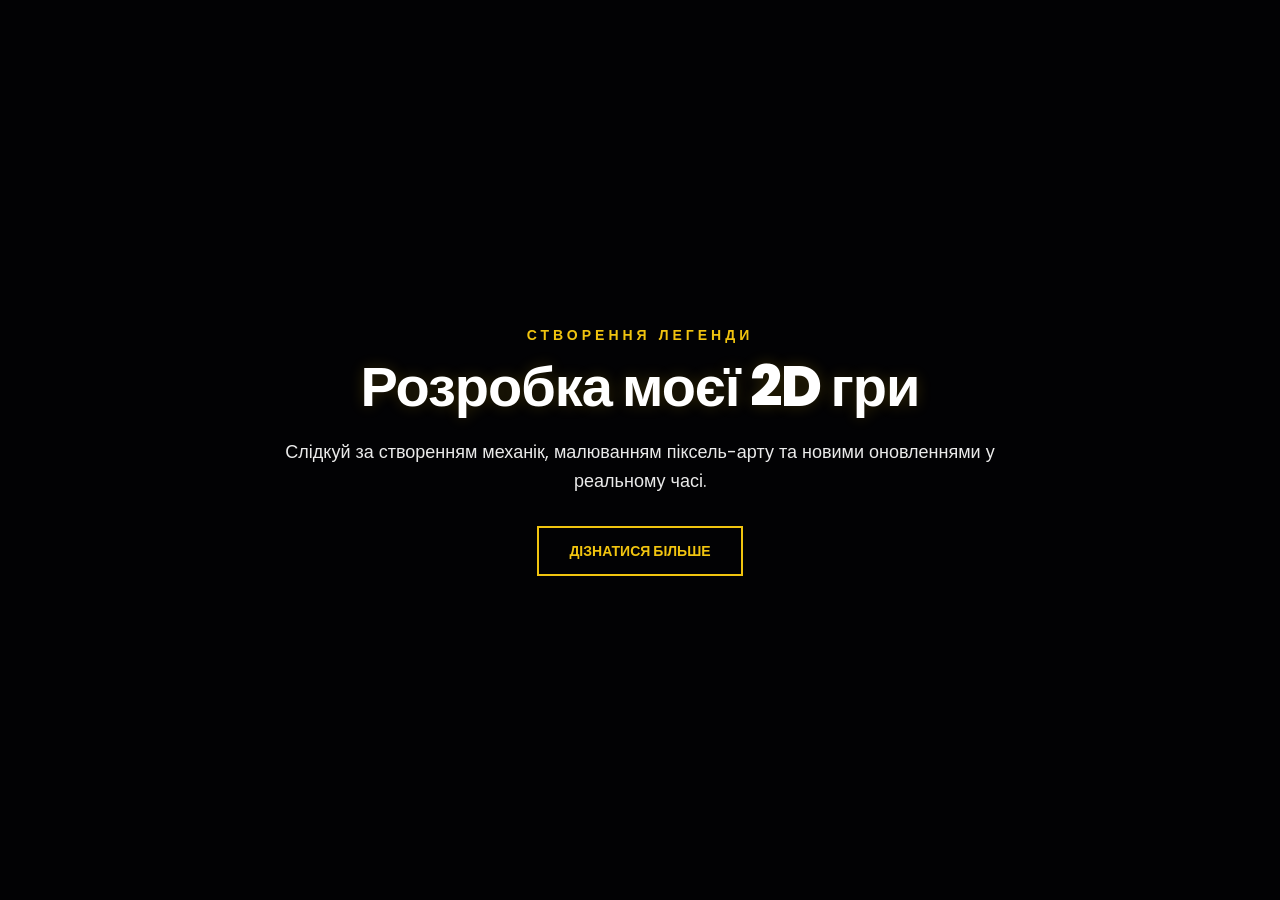
==== index.html @ 8c65fb5f "add all" ====
<!DOCTYPE html>
<html lang="uk">
<head>
    <meta charset="UTF-8">
    <meta name="viewport" content="width=device-width, initial-scale=1.0">
    <title>PixelQuest - Вхід</title>
    <link href="https://fonts.googleapis.com/css2?family=Poppins:wght@400;500;600;700;800&family=Orbitron:wght@400;700;900&display=swap" rel="stylesheet">
    <link rel="stylesheet" href="css/style.css">
</head>
<body style="overflow: hidden;"> 
    
    <section id="hero">
        <div class="hero-overlay"></div>
        <div class="container">
            <div class="hero-content">
                <span class="sub-title">СТВОРЕННЯ ЛЕГЕНДИ</span>
                <h1>Розробка моєї 2D гри</h1>
                <p>Слідкуй за створенням механік, малюванням піксель-арту та новими оновленнями у реальному часі.</p>
                
                <a href="main.html" class="btn">Дізнатися більше</a>
            </div>
        </div>
    </section>

</body>
</html>
---- css/style.css ----
:root {
    --bg-color: #101015;         /* Глибокий темно-сірий, майже чорний */
    --card-bg: #181820;          /* Трохи світліший темний для карток */
    --text-color: #eaeaea;       /* Світло-сірий для основного тексту */
    --accent-color: #f1c40f;     /* Тепле Золото для заголовків та кнопок */
    --accent-dark: #d35400;      /* Темно-помаранчевий */
    --accent-secondary: #2ecc71; /* Глибокий Зелений для позначок */
    --border-color: #2a2a35;     /* Темні, ледь помітні рамки */
    --hero-bg: #08080c;          /* Глибокий чорний під hero-блоком */
    --shadow-sm: 0 4px 6px rgba(0, 0, 0, 0.2);
    --shadow-lg: 0 10px 20px rgba(0, 0, 0, 0.3);
}

* {
    margin: 0;
    padding: 0;
    box-sizing: border-box;
}

/* Додаємо кінематографічну анімацію появи для всієї сторінки */
body {
    font-family: 'Poppins', sans-serif;
    background-color: var(--bg-color);
    color: var(--text-color);
    line-height: 1.6;
    scroll-behavior: smooth;
    animation: fadeIn 0.8s ease-in-out;
}

@keyframes fadeIn {
    from { opacity: 0; }
    to { opacity: 1; }
}

h1, h2, h3, h4, .logo {
    color: #fff;
    font-weight: 700;
}

h1 { 
    font-size: 56px; 
    line-height: 1.1; 
    margin-bottom: 20px; 
    font-weight: 800; 
    letter-spacing: -1px;
}

h2 { 
    font-size: 32px; 
    margin-top: 60px; 
    margin-bottom: 30px; 
    text-transform: uppercase; 
    letter-spacing: 2px;
    color: var(--accent-color);
    text-shadow: 0 0 10px rgba(241, 196, 15, 0.3);
}

h3 { 
    font-size: 22px; 
    margin-bottom: 10px; 
    color: #fff; 
}

.container {
    max-width: 1200px;
    margin: 0 auto;
    padding: 0 20px;
}

/* --- ШАПКА ТА НАВІГАЦІЯ (для main.html) --- */
header {
    background-color: rgba(16, 16, 21, 0.9);
    backdrop-filter: blur(10px);
    padding: 15px 0;
    position: fixed;
    width: 100%;
    top: 0;
    z-index: 1000;
    border-bottom: 1px solid var(--border-color);
    transition: background-color 0.3s;
}

.header-content {
    display: flex;
    justify-content: space-between;
    align-items: center;
}

.logo {
    font-family: 'Orbitron', sans-serif;
    font-size: 24px;
    color: #fff;
    letter-spacing: 1px;
}

nav a {
    color: var(--text-color);
    text-decoration: none;
    margin-left: 30px;
    font-weight: 500;
    font-size: 15px;
    transition: color 0.2s;
}

nav a:hover {
    color: var(--accent-color);
    text-shadow: 0 0 8px rgba(241, 196, 15, 0.5);
}

.menu-toggle {
    display: none;
    background: none;
    border: none;
    color: var(--accent-color);
    font-size: 24px;
    cursor: pointer;
}

/* --- ПОВНОЕКРАННИЙ БЛОК (для index.html) --- */
#hero {
    height: 100vh;
    background-color: var(--hero-bg);
    display: flex;
    justify-content: center;
    align-items: center;
    position: relative;
    overflow: hidden;
    /* Тут вказуєш шлях до своєї картинки-фону */
    background-image: url('assets/hero_bg.jpg'); 
    background-attachment: fixed;
    background-position: center;
    background-repeat: no-repeat;
    background-size: cover;
}

.hero-overlay {
    position: absolute;
    top: 0; left: 0; width: 100%; height: 100%;
    background-color: rgba(0, 0, 0, 0.7);
    z-index: 1;
}

.hero-content {
    text-align: center;
    z-index: 2;
    position: relative;
    max-width: 800px;
    margin: 0 auto;
}

.sub-title {
    font-family: 'Orbitron', sans-serif;
    font-size: 14px;
    color: var(--accent-color);
    letter-spacing: 4px;
    margin-bottom: 10px;
    display: block;
    font-weight: 600;
}

#hero h1 {
    text-shadow: 0 0 15px rgba(241, 196, 15, 0.2);
}

#hero p {
    color: var(--text-color);
    font-size: 18px;
    margin-bottom: 30px;
}

.btn {
    display: inline-block;
    padding: 12px 30px;
    background-color: transparent;
    border: 2px solid var(--accent-color);
    color: var(--accent-color);
    text-decoration: none;
    font-weight: 600;
    text-transform: uppercase;
    font-size: 14px;
    transition: all 0.3s;
}

.btn:hover {
    background-color: var(--accent-color);
    color: #000;
    box-shadow: 0 0 20px rgba(241, 196, 15, 0.4);
}

/* --- СЕКЦІЇ (для main.html) --- */
.section {
    padding: 100px 0;
}

.dark-section {
    background-color: var(--card-bg);
    border-top: 1px solid var(--border-color);
    border-bottom: 1px solid var(--border-color);
}

.section-content {
    display: grid;
    grid-template-columns: 1fr 1fr;
    gap: 40px;
    align-items: center;
}

.card, .post {
    background-color: var(--card-bg);
    padding: 30px;
    border-radius: 8px;
    border: 1px solid var(--border-color);
    margin-bottom: 30px;
    box-shadow: var(--shadow-sm);
    transition: transform 0.2s, box-shadow 0.2s;
}

.card:hover, .post:hover {
    transform: translateY(-5px);
    box-shadow: var(--shadow-lg);
    border-color: rgba(241, 196, 15, 0.2);
}

.story-card p {
    font-size: 18px;
    color: #fff;
    line-height: 1.8;
}

.placeholder-image {
    background-color: var(--card-bg);
    border: 2px dashed var(--border-color);
    height: 350px;
    display: flex;
    justify-content: center;
    align-items: center;
    color: var(--text-color);
}

/* Механіки */
.mechanics-grid {
    display: grid;
    grid-template-columns: repeat(auto-fill, minmax(300px, 1fr));
    gap: 30px;
}

.mechanic-card {
    text-align: center;
    border-bottom: 3px solid var(--accent-color);
}

.icon-placeholder {
    font-size: 40px;
    color: var(--accent-color);
    margin-bottom: 20px;
    text-shadow: 0 0 10px rgba(241, 196, 15, 0.5);
}

/* Галерея */
.gallery-grid {
    display: grid;
    grid-template-columns: repeat(auto-fill, minmax(200px, 1fr));
    gap: 20px;
}

.gallery-item {
    background-color: var(--card-bg);
    border: 1px solid var(--border-color);
    height: 180px;
    display: flex;
    justify-content: center;
    align-items: center;
    color: var(--text-color);
    font-size: 14px;
    transition: transform 0.2s, border-color 0.2s;
}

.gallery-item:hover {
    transform: scale(1.05);
    border-color: var(--accent-color);
    cursor: pointer;
    box-shadow: 0 0 15px rgba(241, 196, 15, 0.2);
}

/* Девлог */
.post-header {
    display: flex;
    justify-content: space-between;
    align-items: baseline;
    margin-bottom: 15px;
    flex-wrap: wrap;
}

.tag {
    font-size: 12px;
    color: #fff;
    background-color: var(--accent-secondary);
    padding: 4px 10px;
    border-radius: 4px;
    font-weight: 600;
}

/* --- ПІДВАЛ --- */
footer {
    background-color: #08080c;
    padding: 40px 0;
    margin-top: 100px;
    border-top: 1px solid var(--border-color);
}

.footer-content {
    display: flex;
    justify-content: space-between;
    align-items: center;
}

.social-links {
    display: flex;
    gap: 15px;
}

.social-icon {
    color: var(--text-color);
    text-decoration: none;
    font-weight: 600;
    font-size: 14px;
}

.social-icon:hover {
    color: var(--accent-color);
}

/* --- ЛАЙТБОКС (Спливаюче вікно для галереї) --- */
.lightbox {
    position: fixed;
    top: 0;
    left: 0;
    width: 100%;
    height: 100%;
    background-color: rgba(8, 8, 12, 0.95);
    backdrop-filter: blur(8px);
    z-index: 2000;
    display: flex;
    justify-content: center;
    align-items: center;
    opacity: 0;
    pointer-events: none;
    transition: opacity 0.3s ease;
}

.lightbox.active {
    opacity: 1;
    pointer-events: all;
}

.lightbox-content {
    text-align: center;
    position: relative;
    transform: scale(0.8);
    transition: transform 0.3s ease;
}

.lightbox.active .lightbox-content {
    transform: scale(1);
}

#lightbox-img {
    max-width: 90vw;
    max-height: 80vh;
    border: 2px solid var(--accent-color);
    box-shadow: 0 0 30px rgba(241, 196, 15, 0.2);
    border-radius: 4px;
    /* Важливо для піксель-арту: зберігає чіткість при збільшенні */
    image-rendering: pixelated; 
}

#lightbox-placeholder {
    width: 300px;
    height: 300px;
    background-color: var(--card-bg);
    border: 2px dashed var(--accent-color);
    display: flex;
    justify-content: center;
    align-items: center;
    margin: 0 auto;
    box-shadow: 0 0 30px rgba(241, 196, 15, 0.2);
    font-size: 20px;
    color: var(--text-color);
}

#lightbox-caption {
    margin-top: 20px;
    color: var(--accent-color);
    font-family: 'Orbitron', sans-serif;
    font-size: 24px;
    letter-spacing: 2px;
}

.close-lightbox {
    position: absolute;
    top: -50px;
    right: 0;
    font-size: 50px;
    color: #fff;
    cursor: pointer;
    transition: color 0.2s;
    line-height: 1;
}

.close-lightbox:hover {
    color: var(--accent-color);
}
/* Обгортка для картинки */
.image-block {
    width: 100%;
    height: 350px; /* Фіксуємо висоту, щоб блок був акуратним */
    border-radius: 8px; /* Заокруглюємо кути, як у інших карток */
    overflow: hidden; /* Обрізаємо все, що виходить за межі кутів */
    border: 1px solid var(--border-color);
    box-shadow: var(--shadow-sm);
}

/* Сама картинка */
.responsive-image {
    width: 100%;
    height: 100%;
    /* object-fit: cover заповнить увесь блок картинкою (може трохи обрізати краї) */
    /* Якщо хочеш, щоб картинка влазила ПОВНІСТЮ без обрізки, заміни 'cover' на 'contain' */
    object-fit: cover; 
    display: block;
    /* Важливо для піксель-арту, якщо картинка маленька і розтягується */
    image-rendering: pixelated; 
}
/* --- МОБІЛЬНА АДАПТАЦІЯ --- */
@media (max-width: 900px) {
    h1 { font-size: 42px; }
    .section-content { grid-template-columns: 1fr; }
}

@media (max-width: 600px) {
    .menu-toggle { display: block; }
    
    nav {
        display: none;
        position: absolute;
        top: 100%;
        left: 0;
        width: 100%;
        background-color: var(--bg-color);
        flex-direction: column;
        text-align: center;
        border-bottom: 2px solid var(--accent-color);
    }

    nav.active { display: flex; }

    nav a {
        margin: 0;
        padding: 20px 0;
        border-top: 1px solid var(--border-color);
    }

    h1 { font-size: 32px; }
    
    .mechanics-grid { grid-template-columns: 1fr; }
    .gallery-grid { grid-template-columns: 1fr; }
    
    .close-lightbox {
        right: 10px;
        top: -40px;
    }
}
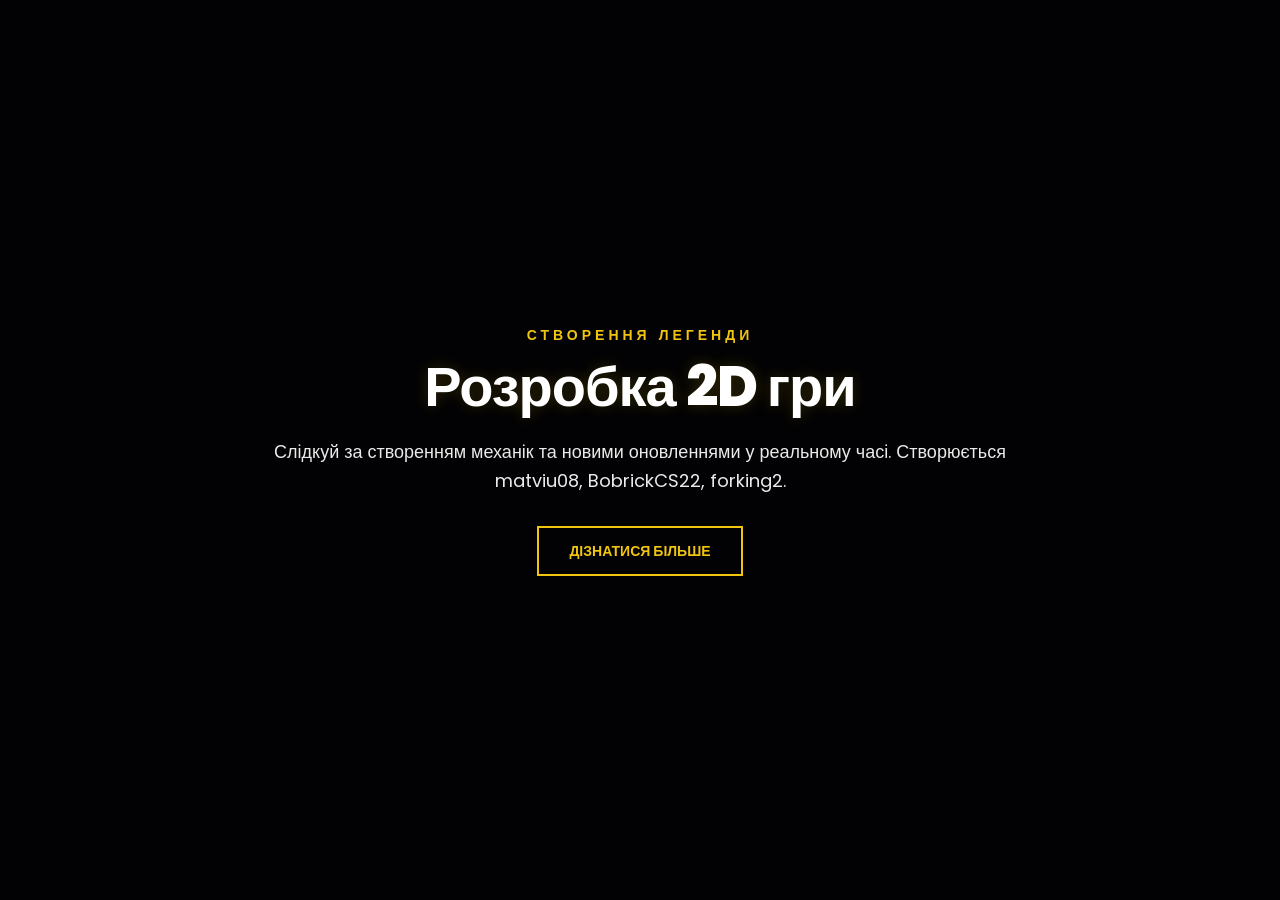
==== commit e757e31c: "update log" ====
--- a/index.html
+++ b/index.html
@@ -14,8 +14,8 @@
         <div class="container">
             <div class="hero-content">
                 <span class="sub-title">СТВОРЕННЯ ЛЕГЕНДИ</span>
-                <h1>Розробка моєї 2D гри</h1>
-                <p>Слідкуй за створенням механік, малюванням піксель-арту та новими оновленнями у реальному часі.</p>
+                <h1>Розробка 2D гри</h1>
+                <p>Слідкуй за створенням механік та новими оновленнями у реальному часі. Створюється matviu08, BobrickCS22, forking2.</p>
                 
                 <a href="main.html" class="btn">Дізнатися більше</a>
             </div>
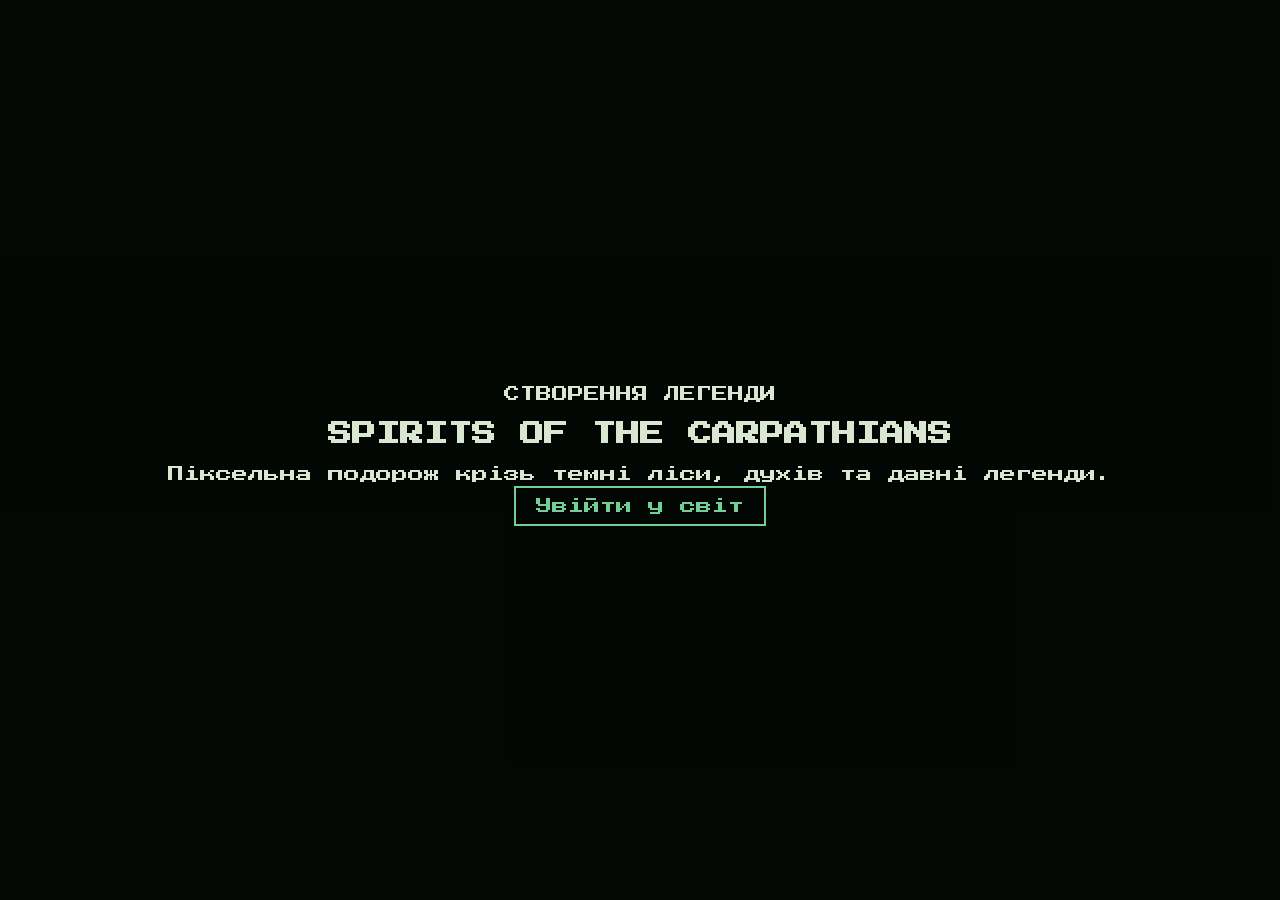
==== commit ef5cefd0: "remake" ====
--- a/index.html
+++ b/index.html
@@ -3,24 +3,29 @@
 <head>
     <meta charset="UTF-8">
     <meta name="viewport" content="width=device-width, initial-scale=1.0">
-    <title>PixelQuest - Вхід</title>
-    <link href="https://fonts.googleapis.com/css2?family=Poppins:wght@400;500;600;700;800&family=Orbitron:wght@400;700;900&display=swap" rel="stylesheet">
+    <title>Spirits Of The Carpathians</title>
+
+    <link href="https://fonts.googleapis.com/css2?family=Press+Start+2P&display=swap" rel="stylesheet">
     <link rel="stylesheet" href="css/style.css">
 </head>
-<body style="overflow: hidden;"> 
-    
-    <section id="hero">
-        <div class="hero-overlay"></div>
-        <div class="container">
-            <div class="hero-content">
-                <span class="sub-title">СТВОРЕННЯ ЛЕГЕНДИ</span>
-                <h1>Розробка 2D гри</h1>
-                <p>Слідкуй за створенням механік та новими оновленнями у реальному часі. Створюється matviu08, BobrickCS22, forking2.</p>
-                
-                <a href="main.html" class="btn">Дізнатися більше</a>
-            </div>
+<body style="overflow: hidden;">
+
+<div id="particles"></div>
+
+<section id="hero">
+    <div class="hero-overlay"></div>
+
+    <div class="container">
+        <div class="hero-content">
+            <span class="sub-title">СТВОРЕННЯ ЛЕГЕНДИ</span>
+            <h1>SPIRITS OF THE CARPATHIANS</h1>
+            <p>Піксельна подорож крізь темні ліси, духів та давні легенди.</p>
+
+            <a href="main.html" class="btn">Увійти у світ</a>
         </div>
-    </section>
+    </div>
+</section>
 
+<script src="js/script.js"></script>
 </body>
 </html>
--- a/css/style.css
+++ b/css/style.css
@@ -1,472 +1,73 @@
 :root {
-    --bg-color: #101015;         /* Глибокий темно-сірий, майже чорний */
-    --card-bg: #181820;          /* Трохи світліший темний для карток */
-    --text-color: #eaeaea;       /* Світло-сірий для основного тексту */
-    --accent-color: #f1c40f;     /* Тепле Золото для заголовків та кнопок */
-    --accent-dark: #d35400;      /* Темно-помаранчевий */
-    --accent-secondary: #2ecc71; /* Глибокий Зелений для позначок */
-    --border-color: #2a2a35;     /* Темні, ледь помітні рамки */
-    --hero-bg: #08080c;          /* Глибокий чорний під hero-блоком */
-    --shadow-sm: 0 4px 6px rgba(0, 0, 0, 0.2);
-    --shadow-lg: 0 10px 20px rgba(0, 0, 0, 0.3);
+    --bg: #0b1a0f;
+    --card: #13261a;
+    --accent: #6fcf97;
+    --text: #d8e6d2;
 }
 
-* {
+body {
     margin: 0;
-    padding: 0;
-    box-sizing: border-box;
+    font-family: 'Press Start 2P', monospace;
+    background: var(--bg);
+    color: var(--text);
 }
 
-/* Додаємо кінематографічну анімацію появи для всієї сторінки */
-body {
-    font-family: 'Poppins', sans-serif;
-    background-color: var(--bg-color);
-    color: var(--text-color);
-    line-height: 1.6;
-    scroll-behavior: smooth;
-    animation: fadeIn 0.8s ease-in-out;
-}
-
-@keyframes fadeIn {
-    from { opacity: 0; }
-    to { opacity: 1; }
-}
-
-h1, h2, h3, h4, .logo {
-    color: #fff;
-    font-weight: 700;
-}
-
-h1 { 
-    font-size: 56px; 
-    line-height: 1.1; 
-    margin-bottom: 20px; 
-    font-weight: 800; 
-    letter-spacing: -1px;
-}
-
-h2 { 
-    font-size: 32px; 
-    margin-top: 60px; 
-    margin-bottom: 30px; 
-    text-transform: uppercase; 
-    letter-spacing: 2px;
-    color: var(--accent-color);
-    text-shadow: 0 0 10px rgba(241, 196, 15, 0.3);
-}
-
-h3 { 
-    font-size: 22px; 
-    margin-bottom: 10px; 
-    color: #fff; 
-}
-
-.container {
-    max-width: 1200px;
-    margin: 0 auto;
-    padding: 0 20px;
-}
-
-/* --- ШАПКА ТА НАВІГАЦІЯ (для main.html) --- */
-header {
-    background-color: rgba(16, 16, 21, 0.9);
-    backdrop-filter: blur(10px);
-    padding: 15px 0;
-    position: fixed;
-    width: 100%;
-    top: 0;
-    z-index: 1000;
-    border-bottom: 1px solid var(--border-color);
-    transition: background-color 0.3s;
-}
-
-.header-content {
-    display: flex;
-    justify-content: space-between;
-    align-items: center;
-}
-
-.logo {
-    font-family: 'Orbitron', sans-serif;
-    font-size: 24px;
-    color: #fff;
-    letter-spacing: 1px;
-}
-
-nav a {
-    color: var(--text-color);
-    text-decoration: none;
-    margin-left: 30px;
-    font-weight: 500;
-    font-size: 15px;
-    transition: color 0.2s;
-}
-
-nav a:hover {
-    color: var(--accent-color);
-    text-shadow: 0 0 8px rgba(241, 196, 15, 0.5);
-}
-
-.menu-toggle {
-    display: none;
-    background: none;
-    border: none;
-    color: var(--accent-color);
-    font-size: 24px;
-    cursor: pointer;
-}
-
-/* --- ПОВНОЕКРАННИЙ БЛОК (для index.html) --- */
+/* HERO */
 #hero {
     height: 100vh;
-    background-color: var(--hero-bg);
     display: flex;
     justify-content: center;
     align-items: center;
-    position: relative;
-    overflow: hidden;
-    /* Тут вказуєш шлях до своєї картинки-фону */
-    background-image: url('assets/hero_bg.jpg'); 
-    background-attachment: fixed;
-    background-position: center;
-    background-repeat: no-repeat;
-    background-size: cover;
+    background: url('../assets/carpathian_forest_pixel.png') center/cover;
 }
 
 .hero-overlay {
     position: absolute;
-    top: 0; left: 0; width: 100%; height: 100%;
-    background-color: rgba(0, 0, 0, 0.7);
-    z-index: 1;
+    width: 100%;
+    height: 100%;
+    background: rgba(0,0,0,0.7);
 }
 
 .hero-content {
+    position: relative;
     text-align: center;
-    z-index: 2;
-    position: relative;
-    max-width: 800px;
-    margin: 0 auto;
-}
-
-.sub-title {
-    font-family: 'Orbitron', sans-serif;
-    font-size: 14px;
-    color: var(--accent-color);
-    letter-spacing: 4px;
-    margin-bottom: 10px;
-    display: block;
-    font-weight: 600;
-}
-
-#hero h1 {
-    text-shadow: 0 0 15px rgba(241, 196, 15, 0.2);
-}
-
-#hero p {
-    color: var(--text-color);
-    font-size: 18px;
-    margin-bottom: 30px;
 }
 
 .btn {
-    display: inline-block;
-    padding: 12px 30px;
-    background-color: transparent;
-    border: 2px solid var(--accent-color);
-    color: var(--accent-color);
+    border: 2px solid var(--accent);
+    padding: 10px 20px;
+    color: var(--accent);
     text-decoration: none;
-    font-weight: 600;
-    text-transform: uppercase;
-    font-size: 14px;
-    transition: all 0.3s;
 }
 
-.btn:hover {
-    background-color: var(--accent-color);
-    color: #000;
-    box-shadow: 0 0 20px rgba(241, 196, 15, 0.4);
+.section {
+    padding: 80px 20px;
 }
 
-/* --- СЕКЦІЇ (для main.html) --- */
-.section {
-    padding: 100px 0;
+.card {
+    background: var(--card);
+    padding: 20px;
+    margin: 10px 0;
 }
 
-.dark-section {
-    background-color: var(--card-bg);
-    border-top: 1px solid var(--border-color);
-    border-bottom: 1px solid var(--border-color);
+/* PARTICLES */
+#particles {
+    position: fixed;
+    width: 100%;
+    height: 100%;
 }
 
-.section-content {
-    display: grid;
-    grid-template-columns: 1fr 1fr;
-    gap: 40px;
-    align-items: center;
+.particle {
+    position: absolute;
+    width: 4px;
+    height: 4px;
+    background: #8affc1;
+    border-radius: 50%;
+    animation: float 6s infinite;
 }
 
-.card, .post {
-    background-color: var(--card-bg);
-    padding: 30px;
-    border-radius: 8px;
-    border: 1px solid var(--border-color);
-    margin-bottom: 30px;
-    box-shadow: var(--shadow-sm);
-    transition: transform 0.2s, box-shadow 0.2s;
-}
-
-.card:hover, .post:hover {
-    transform: translateY(-5px);
-    box-shadow: var(--shadow-lg);
-    border-color: rgba(241, 196, 15, 0.2);
-}
-
-.story-card p {
-    font-size: 18px;
-    color: #fff;
-    line-height: 1.8;
-}
-
-.placeholder-image {
-    background-color: var(--card-bg);
-    border: 2px dashed var(--border-color);
-    height: 350px;
-    display: flex;
-    justify-content: center;
-    align-items: center;
-    color: var(--text-color);
-}
-
-/* Механіки */
-.mechanics-grid {
-    display: grid;
-    grid-template-columns: repeat(auto-fill, minmax(300px, 1fr));
-    gap: 30px;
-}
-
-.mechanic-card {
-    text-align: center;
-    border-bottom: 3px solid var(--accent-color);
-}
-
-.icon-placeholder {
-    font-size: 40px;
-    color: var(--accent-color);
-    margin-bottom: 20px;
-    text-shadow: 0 0 10px rgba(241, 196, 15, 0.5);
-}
-
-/* Галерея */
-.gallery-grid {
-    display: grid;
-    grid-template-columns: repeat(auto-fill, minmax(200px, 1fr));
-    gap: 20px;
-}
-
-.gallery-item {
-    background-color: var(--card-bg);
-    border: 1px solid var(--border-color);
-    height: 180px;
-    display: flex;
-    justify-content: center;
-    align-items: center;
-    color: var(--text-color);
-    font-size: 14px;
-    transition: transform 0.2s, border-color 0.2s;
-}
-
-.gallery-item:hover {
-    transform: scale(1.05);
-    border-color: var(--accent-color);
-    cursor: pointer;
-    box-shadow: 0 0 15px rgba(241, 196, 15, 0.2);
-}
-
-/* Девлог */
-.post-header {
-    display: flex;
-    justify-content: space-between;
-    align-items: baseline;
-    margin-bottom: 15px;
-    flex-wrap: wrap;
-}
-
-.tag {
-    font-size: 12px;
-    color: #fff;
-    background-color: var(--accent-secondary);
-    padding: 4px 10px;
-    border-radius: 4px;
-    font-weight: 600;
-}
-
-/* --- ПІДВАЛ --- */
-footer {
-    background-color: #08080c;
-    padding: 40px 0;
-    margin-top: 100px;
-    border-top: 1px solid var(--border-color);
-}
-
-.footer-content {
-    display: flex;
-    justify-content: space-between;
-    align-items: center;
-}
-
-.social-links {
-    display: flex;
-    gap: 15px;
-}
-
-.social-icon {
-    color: var(--text-color);
-    text-decoration: none;
-    font-weight: 600;
-    font-size: 14px;
-}
-
-.social-icon:hover {
-    color: var(--accent-color);
-}
-
-/* --- ЛАЙТБОКС (Спливаюче вікно для галереї) --- */
-.lightbox {
-    position: fixed;
-    top: 0;
-    left: 0;
-    width: 100%;
-    height: 100%;
-    background-color: rgba(8, 8, 12, 0.95);
-    backdrop-filter: blur(8px);
-    z-index: 2000;
-    display: flex;
-    justify-content: center;
-    align-items: center;
-    opacity: 0;
-    pointer-events: none;
-    transition: opacity 0.3s ease;
-}
-
-.lightbox.active {
-    opacity: 1;
-    pointer-events: all;
-}
-
-.lightbox-content {
-    text-align: center;
-    position: relative;
-    transform: scale(0.8);
-    transition: transform 0.3s ease;
-}
-
-.lightbox.active .lightbox-content {
-    transform: scale(1);
-}
-
-#lightbox-img {
-    max-width: 90vw;
-    max-height: 80vh;
-    border: 2px solid var(--accent-color);
-    box-shadow: 0 0 30px rgba(241, 196, 15, 0.2);
-    border-radius: 4px;
-    /* Важливо для піксель-арту: зберігає чіткість при збільшенні */
-    image-rendering: pixelated; 
-}
-
-#lightbox-placeholder {
-    width: 300px;
-    height: 300px;
-    background-color: var(--card-bg);
-    border: 2px dashed var(--accent-color);
-    display: flex;
-    justify-content: center;
-    align-items: center;
-    margin: 0 auto;
-    box-shadow: 0 0 30px rgba(241, 196, 15, 0.2);
-    font-size: 20px;
-    color: var(--text-color);
-}
-
-#lightbox-caption {
-    margin-top: 20px;
-    color: var(--accent-color);
-    font-family: 'Orbitron', sans-serif;
-    font-size: 24px;
-    letter-spacing: 2px;
-}
-
-.close-lightbox {
-    position: absolute;
-    top: -50px;
-    right: 0;
-    font-size: 50px;
-    color: #fff;
-    cursor: pointer;
-    transition: color 0.2s;
-    line-height: 1;
-}
-
-.close-lightbox:hover {
-    color: var(--accent-color);
-}
-/* Обгортка для картинки */
-.image-block {
-    width: 100%;
-    height: 350px; /* Фіксуємо висоту, щоб блок був акуратним */
-    border-radius: 8px; /* Заокруглюємо кути, як у інших карток */
-    overflow: hidden; /* Обрізаємо все, що виходить за межі кутів */
-    border: 1px solid var(--border-color);
-    box-shadow: var(--shadow-sm);
-}
-
-/* Сама картинка */
-.responsive-image {
-    width: 100%;
-    height: 100%;
-    /* object-fit: cover заповнить увесь блок картинкою (може трохи обрізати краї) */
-    /* Якщо хочеш, щоб картинка влазила ПОВНІСТЮ без обрізки, заміни 'cover' на 'contain' */
-    object-fit: cover; 
-    display: block;
-    /* Важливо для піксель-арту, якщо картинка маленька і розтягується */
-    image-rendering: pixelated; 
-}
-/* --- МОБІЛЬНА АДАПТАЦІЯ --- */
-@media (max-width: 900px) {
-    h1 { font-size: 42px; }
-    .section-content { grid-template-columns: 1fr; }
-}
-
-@media (max-width: 600px) {
-    .menu-toggle { display: block; }
-    
-    nav {
-        display: none;
-        position: absolute;
-        top: 100%;
-        left: 0;
-        width: 100%;
-        background-color: var(--bg-color);
-        flex-direction: column;
-        text-align: center;
-        border-bottom: 2px solid var(--accent-color);
-    }
-
-    nav.active { display: flex; }
-
-    nav a {
-        margin: 0;
-        padding: 20px 0;
-        border-top: 1px solid var(--border-color);
-    }
-
-    h1 { font-size: 32px; }
-    
-    .mechanics-grid { grid-template-columns: 1fr; }
-    .gallery-grid { grid-template-columns: 1fr; }
-    
-    .close-lightbox {
-        right: 10px;
-        top: -40px;
-    }
+@keyframes float {
+    0% { opacity:0; transform:translateY(0); }
+    50% { opacity:1; }
+    100% { transform:translateY(-100px); opacity:0; }
 }
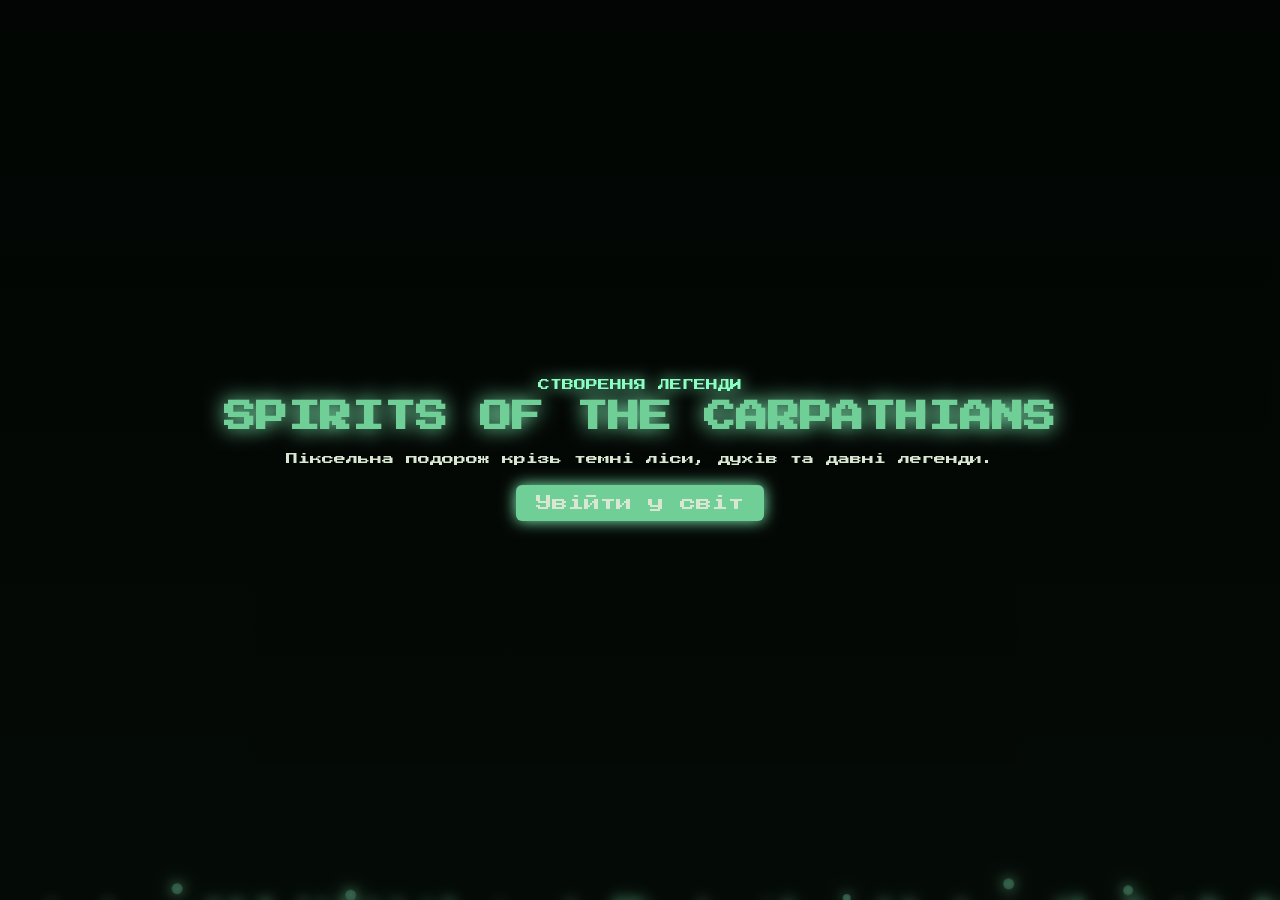
==== commit 336bcebe: "absolute cinema" ====
--- a/index.html
+++ b/index.html
@@ -4,13 +4,13 @@
     <meta charset="UTF-8">
     <meta name="viewport" content="width=device-width, initial-scale=1.0">
     <title>Spirits Of The Carpathians</title>
-
     <link href="https://fonts.googleapis.com/css2?family=Press+Start+2P&display=swap" rel="stylesheet">
     <link rel="stylesheet" href="css/style.css">
 </head>
-<body style="overflow: hidden;">
+<body>
 
 <div id="particles"></div>
+<div id="leaves"></div>
 
 <section id="hero">
     <div class="hero-overlay"></div>
--- a/css/style.css
+++ b/css/style.css
@@ -1,73 +1,91 @@
 :root {
-    --bg: #0b1a0f;
-    --card: #13261a;
+    --bg: #08140d;
     --accent: #6fcf97;
+    --accent-glow: #8affc1;
     --text: #d8e6d2;
 }
 
+* { margin:0; padding:0; box-sizing:border-box; }
+
 body {
-    margin: 0;
     font-family: 'Press Start 2P', monospace;
-    background: var(--bg);
+    background: linear-gradient(#050d07, #0b1a0f);
     color: var(--text);
+    overflow: hidden;
+    height: 100vh;
 }
 
-/* HERO */
+/* PARTICLES */
+#particles, #leaves {
+    position: fixed;
+    width: 100%;
+    height: 100%;
+    pointer-events: none;
+    top:0; left:0;
+    z-index:0;
+}
+.particle, .leaf {
+    position:absolute;
+    border-radius:50%;
+    box-shadow:0 0 10px var(--accent-glow);
+}
+
+/* HERO SECTION */
 #hero {
+    position: relative;
+    width: 100%;
     height: 100vh;
-    display: flex;
-    justify-content: center;
-    align-items: center;
-    background: url('../assets/carpathian_forest_pixel.png') center/cover;
+    display:flex;
+    justify-content:center;
+    align-items:center;
+    z-index:1;
 }
 
 .hero-overlay {
-    position: absolute;
-    width: 100%;
-    height: 100%;
-    background: rgba(0,0,0,0.7);
+    position:absolute;
+    top:0; left:0; width:100%; height:100%;
+    background: rgba(0,0,0,0.6);
+    z-index:0;
 }
 
 .hero-content {
     position: relative;
     text-align: center;
+    z-index:1;
+}
+
+.hero-content h1 {
+    font-size:32px;
+    color: var(--accent);
+    text-shadow:0 0 20px var(--accent-glow);
+    margin-bottom:20px;
+}
+
+.hero-content .sub-title {
+    font-size:12px;
+    color: var(--accent-glow);
+    text-shadow:0 0 15px var(--accent-glow);
+    display:block;
+    margin-bottom:10px;
+}
+
+.hero-content p {
+    font-size:12px;
+    margin-bottom:20px;
 }
 
 .btn {
-    border: 2px solid var(--accent);
-    padding: 10px 20px;
-    color: var(--accent);
-    text-decoration: none;
+    display:inline-block;
+    padding:10px 20px;
+    color: var(--text);
+    background: var(--accent);
+    text-decoration:none;
+    border-radius:6px;
+    box-shadow:0 0 15px var(--accent-glow);
+    transition:0.3s;
 }
 
-.section {
-    padding: 80px 20px;
-}
-
-.card {
-    background: var(--card);
-    padding: 20px;
-    margin: 10px 0;
-}
-
-/* PARTICLES */
-#particles {
-    position: fixed;
-    width: 100%;
-    height: 100%;
-}
-
-.particle {
-    position: absolute;
-    width: 4px;
-    height: 4px;
-    background: #8affc1;
-    border-radius: 50%;
-    animation: float 6s infinite;
-}
-
-@keyframes float {
-    0% { opacity:0; transform:translateY(0); }
-    50% { opacity:1; }
-    100% { transform:translateY(-100px); opacity:0; }
+.btn:hover {
+    box-shadow:0 0 30px var(--accent-glow);
+    transform: scale(1.05);
 }
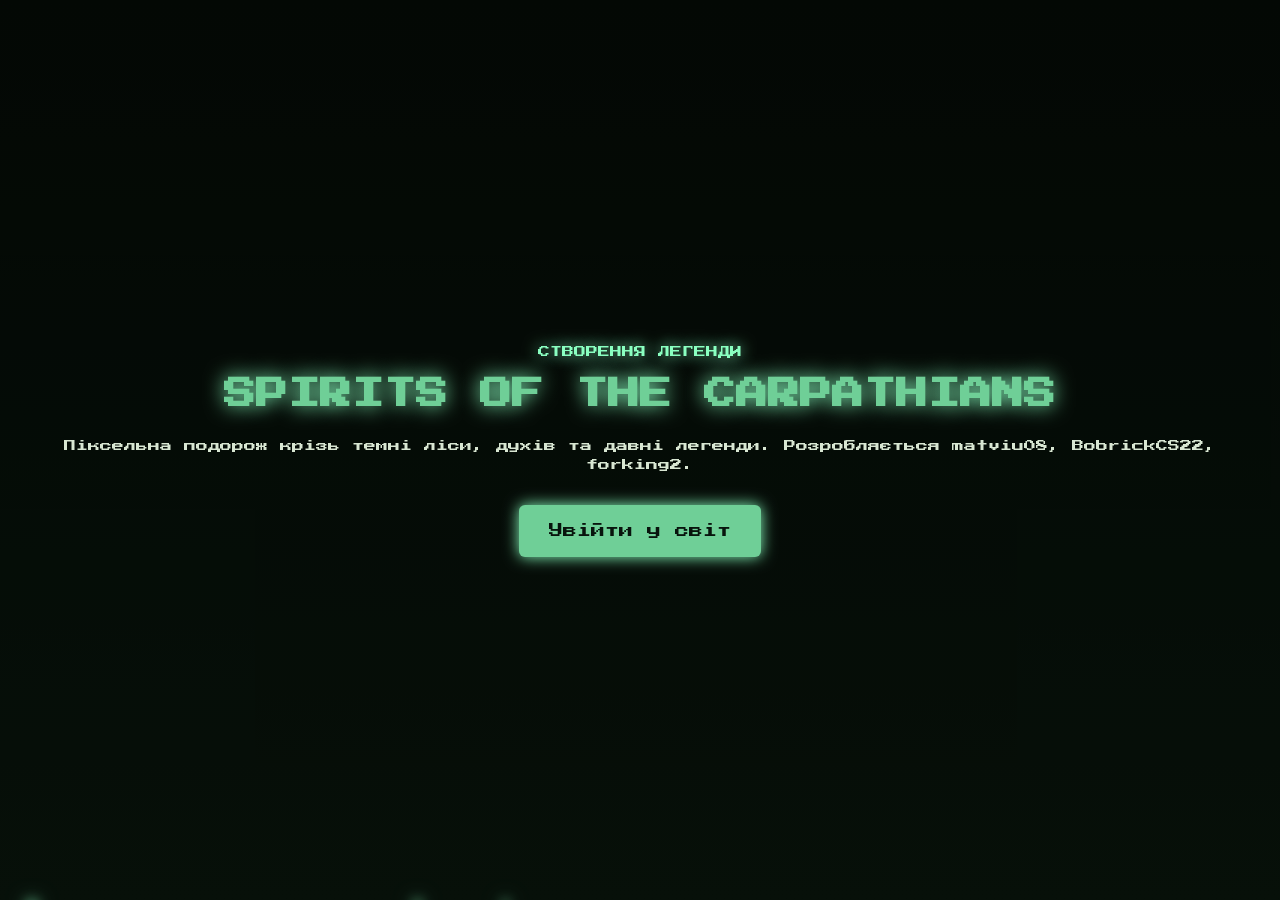
==== commit ae604d26: "fix all bags" ====
--- a/index.html
+++ b/index.html
@@ -3,29 +3,27 @@
 <head>
     <meta charset="UTF-8">
     <meta name="viewport" content="width=device-width, initial-scale=1.0">
-    <title>Spirits Of The Carpathians</title>
+    <title>Spirits Of The Carpathians - Вхід</title>
     <link href="https://fonts.googleapis.com/css2?family=Press+Start+2P&display=swap" rel="stylesheet">
     <link rel="stylesheet" href="css/style.css">
 </head>
-<body>
+<body style="overflow: hidden;">
 
-<div id="particles"></div>
-<div id="leaves"></div>
+    <div id="particles"></div>
+    <div id="leaves"></div>
 
-<section id="hero">
-    <div class="hero-overlay"></div>
+    <section id="hero">
+        <div class="hero-overlay"></div>
+        <div class="container">
+            <div class="hero-content">
+                <span class="sub-title">СТВОРЕННЯ ЛЕГЕНДИ</span>
+                <h1>SPIRITS OF THE CARPATHIANS</h1>
+                <p>Піксельна подорож крізь темні ліси, духів та давні легенди. Розробляється matviu08, BobrickCS22, forking2.</p>
+                <a href="main.html" class="btn">Увійти у світ</a>
+            </div>
+        </div>
+    </section>
 
-    <div class="container">
-        <div class="hero-content">
-            <span class="sub-title">СТВОРЕННЯ ЛЕГЕНДИ</span>
-            <h1>SPIRITS OF THE CARPATHIANS</h1>
-            <p>Піксельна подорож крізь темні ліси, духів та давні легенди.</p>
-
-            <a href="main.html" class="btn">Увійти у світ</a>
-        </div>
-    </div>
-</section>
-
-<script src="js/script.js"></script>
+    <script src="js/script.js"></script>
 </body>
 </html>
--- a/css/style.css
+++ b/css/style.css
@@ -1,8 +1,11 @@
 :root {
     --bg: #08140d;
+    --bg2: #0f2217;
+    --card: #13261a;
     --accent: #6fcf97;
     --accent-glow: #8affc1;
     --text: #d8e6d2;
+    --border: #1f3a2a;
 }
 
 * { margin:0; padding:0; box-sizing:border-box; }
@@ -11,26 +14,30 @@
     font-family: 'Press Start 2P', monospace;
     background: linear-gradient(#050d07, #0b1a0f);
     color: var(--text);
-    overflow: hidden;
-    height: 100vh;
-}
-
-/* PARTICLES */
+    line-height: 1.6;
+    overflow-x: hidden;
+    scroll-behavior: smooth;
+}
+
+/* PARTICLES (Світлячки) */
 #particles, #leaves {
     position: fixed;
-    width: 100%;
-    height: 100%;
+    top: 0; left: 0;
+    width: 100%; height: 100%;
     pointer-events: none;
-    top:0; left:0;
-    z-index:0;
-}
+    z-index: 0; /* Тепер вони на фоні */
+}
+
 .particle, .leaf {
-    position:absolute;
-    border-radius:50%;
-    box-shadow:0 0 10px var(--accent-glow);
-}
-
-/* HERO SECTION */
+    position: absolute;
+    border-radius: 50%;
+    background: radial-gradient(circle, #8affc1, #6fcf97);
+    box-shadow: 0 0 12px #8affc1, 0 0 20px #6fcf97;
+}
+
+.container { max-width:1200px; margin:0 auto; padding:0 20px; position: relative; z-index: 2; }
+
+/* HERO SECTION (Для index.html) */
 #hero {
     position: relative;
     width: 100%;
@@ -44,7 +51,7 @@
 .hero-overlay {
     position:absolute;
     top:0; left:0; width:100%; height:100%;
-    background: rgba(0,0,0,0.6);
+    background: rgba(0,0,0,0.4);
     z-index:0;
 }
 
@@ -52,6 +59,7 @@
     position: relative;
     text-align: center;
     z-index:1;
+    animation: fadeIn 1.5s ease;
 }
 
 .hero-content h1 {
@@ -59,6 +67,7 @@
     color: var(--accent);
     text-shadow:0 0 20px var(--accent-glow);
     margin-bottom:20px;
+    line-height: 1.4;
 }
 
 .hero-content .sub-title {
@@ -71,21 +80,207 @@
 
 .hero-content p {
     font-size:12px;
-    margin-bottom:20px;
+    margin-bottom:30px;
 }
 
 .btn {
     display:inline-block;
-    padding:10px 20px;
-    color: var(--text);
+    padding:15px 30px;
+    color: var(--bg);
     background: var(--accent);
     text-decoration:none;
     border-radius:6px;
     box-shadow:0 0 15px var(--accent-glow);
     transition:0.3s;
+    font-size: 14px;
 }
 
 .btn:hover {
     box-shadow:0 0 30px var(--accent-glow);
     transform: scale(1.05);
+}
+
+/* HEADER & NAV */
+header {
+    position: fixed; width:100%; top:0;
+    background: rgba(5,15,8,0.85); backdrop-filter: blur(6px);
+    border-bottom: 1px solid var(--border);
+    z-index: 1000;
+}
+
+.header-content { display:flex; justify-content:space-between; align-items:center; padding:20px 0; }
+.logo { color: var(--accent-glow); font-size: 16px; text-shadow: 0 0 12px var(--accent-glow);}
+
+nav a { color: var(--text); text-decoration:none; margin-left:20px; font-size:12px; transition:0.3s; }
+nav a:hover { color: var(--accent-glow); text-shadow:0 0 15px var(--accent-glow); }
+
+.menu-toggle {
+    display: none;
+    color: var(--accent-glow);
+    font-size: 24px;
+    cursor: pointer;
+}
+
+/* SECTIONS */
+.section { padding:100px 0; animation: fadeIn 1s ease forwards; }
+@keyframes fadeIn { 0%{opacity:0; transform: translateY(20px);} 100%{opacity:1; transform: translateY(0);} }
+.dark-section { background: var(--bg2); border-top:1px solid var(--border); border-bottom:1px solid var(--border); }
+
+h2 { color: var(--accent); margin-bottom:40px; text-shadow:0 0 20px rgba(111,207,151,0.6); font-size:20px; line-height: 1.5;}
+
+.section-content { display:grid; grid-template-columns:1fr 1fr; gap:40px; }
+
+.card {
+    background: linear-gradient(145deg, #13261a, #0f1f14);
+    padding:25px;
+    border:1px solid var(--border);
+    border-radius:8px;
+    box-shadow:0 0 15px rgba(111,207,151,0.1);
+    transition:0.5s;
+}
+
+.card:hover {
+    transform: translateY(-5px);
+    box-shadow:0 0 35px rgba(111,207,151,0.3);
+    border-color: var(--accent-glow);
+}
+
+.story-card p { font-size: 12px; margin-bottom: 15px; line-height: 1.8; }
+
+.image-block { height:320px; overflow:hidden; border-radius:8px; border:1px solid var(--border); }
+.responsive-image { width:100%; height:100%; object-fit:cover; image-rendering:pixelated; filter: brightness(0.85) drop-shadow(0 0 10px #8affc1); }
+
+/* MECHANICS */
+.mechanics-grid { 
+    display: flex; 
+    flex-wrap: wrap; 
+    justify-content: center; /* Головна магія: центрує всі картки! */
+    gap: 30px; 
+}
+
+.mechanics-grid .card {
+    flex: 1 1 300px; /* Картки будуть гнучкими з базовою шириною 300px */
+    max-width: 350px; /* Не даємо їм стати гігантськими на дуже широких екранах */
+}
+.mechanic-card h3 { font-size: 14px; margin-bottom: 15px; color: #fff;}
+.mechanic-card p { font-size: 10px; line-height: 1.6;}
+.icon { font-size:28px; color:var(--accent-glow); margin-bottom:15px; text-shadow:0 0 15px var(--accent-glow); }
+
+/* GALLERY */
+.gallery-grid { display:grid; grid-template-columns:repeat(auto-fill,minmax(200px,1fr)); gap:20px; }
+.gallery-item {
+    background:#0f2217;
+    border:1px solid var(--border);
+    padding: 20px;
+    display:flex; flex-direction: column; align-items:center; justify-content:center; gap: 15px;
+    cursor:pointer; transition:0.3s;
+}
+
+.gallery-img { max-width: 100%; max-height: 100px; object-fit: contain; image-rendering: pixelated; transition: 0.3s; }
+.gallery-item:hover .gallery-img { transform: scale(1.1); }
+.sprite-name { font-size: 10px; color: var(--text); text-align: center; }
+.gallery-item:hover {
+    border-color:var(--accent-glow);
+    box-shadow:0 0 30px rgba(111,207,151,0.2);
+}
+.gallery-item:hover .sprite-name { color: var(--accent-glow); }
+
+/* UPDATES */
+.post { background: var(--card); padding:25px; border:1px solid var(--border); margin-bottom:20px; transition:0.3s; border-radius: 8px;}
+.post:hover { border-color: var(--accent-glow); box-shadow:0 0 30px rgba(111,207,151,0.2); transform: translateX(5px); }
+
+.post-header {
+    display: flex;
+    justify-content: space-between;
+    align-items: baseline; /* Вирівнює заголовок і тег по одній лінії */
+    margin-bottom: 15px;
+    flex-wrap: wrap;
+    gap: 10px;
+}
+
+.post h3 { font-size: 16px; color: var(--accent-glow); margin: 0;}
+.post p { font-size: 12px; line-height: 1.6; color: var(--text);}
+.post strong { color: #fff; } /* Виділяємо нікнейми білим кольором, щоб вони кидалися в очі */
+
+/* Стиль для крутих тегів (Beta, Архітектура, UI/UX) */
+.tag {
+    font-size: 10px;
+    color: var(--bg);
+    background-color: var(--accent);
+    padding: 4px 10px;
+    border-radius: 4px;
+    box-shadow: 0 0 10px rgba(111,207,151,0.4);
+    text-transform: uppercase;
+    letter-spacing: 1px;
+    font-weight: 600;
+}
+/* FOOTER */
+footer { background:#050d07; padding:30px; border-top:1px solid var(--border); text-align:center; font-size: 10px;}
+
+/* LIGHTBOX */
+.lightbox { position:fixed; top:0; left:0; width:100%; height:100%; background:rgba(5,15,8,0.95); display:flex; justify-content:center; align-items:center; opacity:0; pointer-events:none; transition:0.3s; z-index: 2000;}
+.lightbox.active { opacity:1; pointer-events:all; }
+.lightbox-content { text-align: center; transform: scale(0.8); transition: 0.3s; }
+.lightbox.active .lightbox-content { transform: scale(1); }
+#lightbox-img { 
+    max-width: 90vw; 
+    max-height: 80vh; 
+    border: 2px solid var(--accent); 
+    box-shadow: 0 0 30px var(--accent-glow); 
+    image-rendering: pixelated; 
+    margin: 0 auto; /* <--- ОЦЕЙ РЯДОК СТАВИТЬ КАРТИНКУ ПО ЦЕНТРУ */
+}
+#lightbox-caption { margin-top: 20px; color: var(--accent-glow); font-size: 16px; letter-spacing: 2px; }
+.close-lightbox { position: absolute; top: 30px; right: 40px; font-size: 50px; color: #fff; cursor: pointer; transition: 0.2s; }
+.close-lightbox:hover { color: var(--accent-glow); }
+
+/* MOBILE ADAPTATION */
+@media(max-width:900px){
+    .section-content{grid-template-columns:1fr;}
+    h1 { font-size: 24px!important; }
+}
+
+@media(max-width: 768px) {
+    /* --- Фікс для шапки (Header) --- */
+    .header-content {
+        padding: 15px 20px; /* Гарантовані 20px відступу по боках */
+    }
+
+    .logo {
+        font-size: 10px; /* Зменшуємо піксельний шрифт, щоб влізло */
+        line-height: 1.4;
+        max-width: 80%; /* Залишаємо 20% місця для кнопки меню */
+    }
+
+    .menu-toggle { 
+        display: block; 
+        font-size: 20px;
+    }
+    
+    /* --- Фікс для мобільного меню --- */
+    nav { 
+        display: none; 
+        position: absolute; 
+        top: 100%; 
+        left: 0; 
+        width: 100%; 
+        background: rgba(5,15,8,0.98); 
+        flex-direction: column; 
+        text-align: center; 
+        border-bottom: 1px solid var(--border); 
+        box-shadow: 0 10px 20px rgba(0,0,0,0.5); 
+    }
+    
+    nav.active { display: flex; }
+    
+    nav a { 
+        margin: 0; 
+        padding: 20px 5%; 
+        border-top: 1px solid var(--border); 
+    }
+    
+    .close-lightbox { 
+        top: 10px; 
+        right: 20px; 
+    }
 }
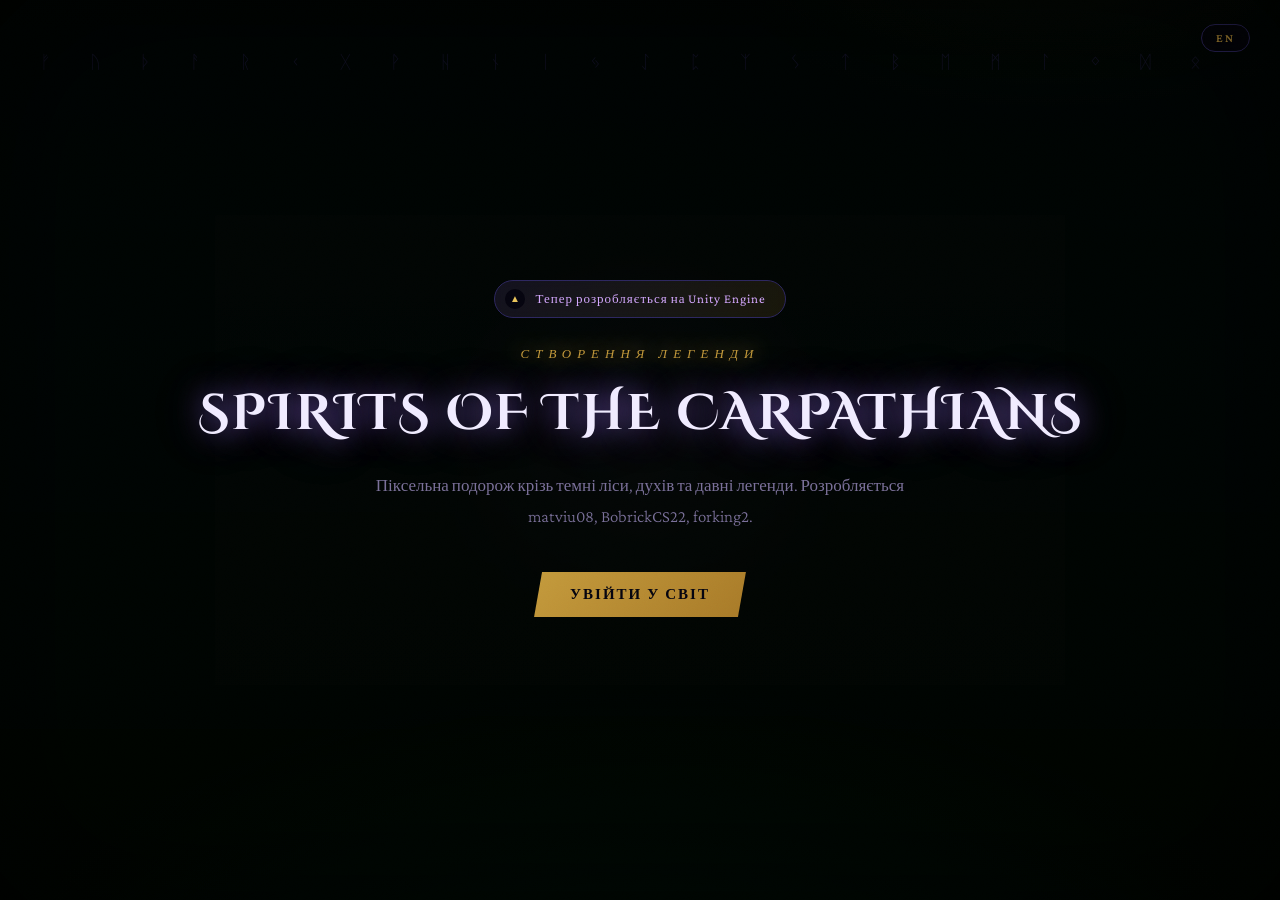
==== commit 42817a32: "Update" ====
--- a/index.html
+++ b/index.html
@@ -3,27 +3,37 @@
 <head>
     <meta charset="UTF-8">
     <meta name="viewport" content="width=device-width, initial-scale=1.0">
-    <title>Spirits Of The Carpathians - Вхід</title>
+    <title data-i18n="page.indexTitle">Spirits Of The Carpathians - Вхід</title>
+    <meta name="description" content="Spirits Of The Carpathians — атмосферна 2D піксель-арт гра про лісничого, що зіткнувся з паранормальними силами Карпатських гір. Тепер розробляється на Unity Engine.">
+    <meta property="og:title" content="Spirits Of The Carpathians">
+    <meta property="og:description" content="Піксельна подорож крізь темні ліси, духів та давні легенди Карпат.">
+    <meta property="og:image" content="assets/meinMenuBac.png">
+    <link rel="icon" href="data:image/svg+xml,%3Csvg xmlns='http://www.w3.org/2000/svg' viewBox='0 0 32 32'%3E%3Crect width='32' height='32' fill='%2305040f'/%3E%3Cpath d='M16 4 L26 26 L6 26 Z' fill='none' stroke='%23c49a3c' stroke-width='2'/%3E%3Ccircle cx='16' cy='18' r='2.5' fill='%23e8c35a'/%3E%3C/svg%3E">
     <link href="https://fonts.googleapis.com/css2?family=Press+Start+2P&display=swap" rel="stylesheet">
     <link rel="stylesheet" href="css/style.css">
 </head>
 <body style="overflow: hidden;">
 
+    <div id="cursor-glow"></div>
     <div id="particles"></div>
     <div id="leaves"></div>
+
+    <button id="lang-toggle" class="lang-toggle lang-toggle-floating" aria-label="Switch language">EN</button>
 
     <section id="hero">
         <div class="hero-overlay"></div>
         <div class="container">
             <div class="hero-content">
-                <span class="sub-title">СТВОРЕННЯ ЛЕГЕНДИ</span>
+                <span class="engine-badge"><span class="engine-mark">▲</span><span data-i18n="hero.badge">Тепер розробляється на Unity Engine</span></span>
+                <span class="sub-title" data-i18n="hero.subtitle">СТВОРЕННЯ ЛЕГЕНДИ</span>
                 <h1>SPIRITS OF THE CARPATHIANS</h1>
-                <p>Піксельна подорож крізь темні ліси, духів та давні легенди. Розробляється matviu08, BobrickCS22, forking2.</p>
-                <a href="main.html" class="btn">Увійти у світ</a>
+                <p data-i18n="hero.text">Піксельна подорож крізь темні ліси, духів та давні легенди. Розробляється matviu08, BobrickCS22, forking2.</p>
+                <a href="main.html" class="btn" data-i18n="hero.cta">Увійти у світ</a>
             </div>
         </div>
     </section>
 
+    <script src="js/i18n.js"></script>
     <script src="js/script.js"></script>
 </body>
 </html>
--- a/css/style.css
+++ b/css/style.css
@@ -1,286 +1,1265 @@
+@import url('https://fonts.googleapis.com/css2?family=Cinzel+Decorative:wght@400;700;900&family=Crimson+Pro:ital,wght@0,300;0,400;0,600;1,300;1,400&family=Press+Start+2P&display=swap');
+
 :root {
-    --bg: #08140d;
-    --bg2: #0f2217;
-    --card: #13261a;
-    --accent: #6fcf97;
-    --accent-glow: #8affc1;
-    --text: #d8e6d2;
-    --border: #1f3a2a;
+    --void: #05040f;
+    --deep: #0a0820;
+    --mid: #110f2a;
+    --surface: #1a1640;
+    --card: #151230;
+    --border: #2d2760;
+    --glow: #7c5cbf;
+    --accent: #c49a3c;
+    --accent2: #8b6fd4;
+    --accent-glow: #e8c35a;
+    --rune: #d4a8ff;
+    --text: #c8bfe8;
+    --text-dim: #7a7099;
+    --white: #f0ebff;
+    --ease: cubic-bezier(0.16, 1, 0.3, 1);
 }
 
 * { margin:0; padding:0; box-sizing:border-box; }
+html { scroll-behavior: smooth; }
+
+@media (prefers-reduced-motion: reduce) {
+    html { scroll-behavior: auto; }
+    *, *::before, *::after { animation-duration: 0.001ms !important; animation-iteration-count: 1 !important; transition-duration: 0.001ms !important; }
+}
 
 body {
-    font-family: 'Press Start 2P', monospace;
-    background: linear-gradient(#050d07, #0b1a0f);
+    font-family: 'Crimson Pro', Georgia, serif;
+    background: var(--void);
     color: var(--text);
-    line-height: 1.6;
     overflow-x: hidden;
-    scroll-behavior: smooth;
-}
-
-/* PARTICLES (Світлячки) */
+    position: relative;
+}
+
+/* ─── ЗЕРНИСТА ТЕКСТУРА (атмосфера) ─── */
+body::before {
+    content: '';
+    position: fixed;
+    inset: 0;
+    z-index: 9998;
+    pointer-events: none;
+    opacity: 0.035;
+    mix-blend-mode: overlay;
+    background-image: url("data:image/svg+xml,%3Csvg xmlns='http://www.w3.org/2000/svg' width='120' height='120'%3E%3Cfilter id='n'%3E%3CfeTurbulence type='fractalNoise' baseFrequency='0.9' numOctaves='2' stitchTiles='stitch'/%3E%3C/filter%3E%3Crect width='100%25' height='100%25' filter='url(%23n)'/%3E%3C/svg%3E");
+}
+
+/* ─── ВІНЬЄТКА ─── */
+body::after {
+    content: '';
+    position: fixed;
+    inset: 0;
+    z-index: 9997;
+    pointer-events: none;
+    box-shadow: inset 0 0 180px rgba(0,0,0,0.75);
+}
+
+/* ─── СВІТЛОВИЙ КУРСОР (лише desktop) ─── */
+#cursor-glow {
+    position: fixed;
+    width: 420px; height: 420px;
+    border-radius: 50%;
+    top: 0; left: 0;
+    transform: translate(-50%, -50%);
+    background: radial-gradient(circle, rgba(124,92,191,0.16) 0%, rgba(124,92,191,0) 70%);
+    pointer-events: none;
+    z-index: 1;
+    will-change: transform;
+}
+
+@media (max-width: 1024px), (hover: none) {
+    #cursor-glow { display: none; }
+}
+
+/* ─── ПЛАВНА ПОЯВА ПРИ СКРОЛІ ─── */
+.reveal {
+    opacity: 0;
+    transform: translateY(36px);
+    transition: opacity 0.9s var(--ease), transform 0.9s var(--ease);
+}
+
+.reveal.visible {
+    opacity: 1;
+    transform: translateY(0);
+}
+
+/* Каскадна затримка для карток у сітках */
+.mechanics-grid .reveal:nth-child(1) { transition-delay: 0.05s; }
+.mechanics-grid .reveal:nth-child(2) { transition-delay: 0.15s; }
+.mechanics-grid .reveal:nth-child(3) { transition-delay: 0.25s; }
+.gallery-grid .reveal:nth-child(n) { transition-delay: calc(var(--i, 0) * 0.06s); }
+.team-grid .reveal:nth-child(1) { transition-delay: 0.05s; }
+.team-grid .reveal:nth-child(2) { transition-delay: 0.15s; }
+.team-grid .reveal:nth-child(3) { transition-delay: 0.25s; }
+
+/* ─── СКРОЛБАР ─── */
+::-webkit-scrollbar { width: 10px; }
+::-webkit-scrollbar-track { background: var(--void); }
+::-webkit-scrollbar-thumb {
+    background: linear-gradient(180deg, var(--glow), var(--accent));
+    border-radius: 6px;
+    border: 2px solid var(--void);
+}
+::-webkit-scrollbar-thumb:hover { background: linear-gradient(180deg, var(--rune), var(--accent-glow)); }
+html { scrollbar-color: var(--glow) var(--void); scrollbar-width: thin; }
+
+/* ─── БЕЙДЖ РУШІЯ ─── */
+.engine-badge {
+    display: inline-flex;
+    align-items: center;
+    gap: 10px;
+    padding: 8px 18px 8px 10px;
+    margin-bottom: 28px;
+    background: linear-gradient(135deg, rgba(124,92,191,0.15), rgba(196,154,60,0.12));
+    border: 1px solid var(--border);
+    border-radius: 30px;
+    font-family: 'Crimson Pro', serif;
+    font-size: 13px;
+    letter-spacing: 1px;
+    color: var(--rune);
+    backdrop-filter: blur(6px);
+    animation: badgeGlow 3s ease-in-out infinite;
+}
+
+.engine-badge .engine-mark {
+    width: 20px; height: 20px;
+    display: inline-flex;
+    align-items: center;
+    justify-content: center;
+    background: var(--void);
+    border-radius: 50%;
+    font-size: 10px;
+    color: var(--accent-glow);
+}
+
+@keyframes badgeGlow {
+    0%, 100% { box-shadow: 0 0 0px rgba(124,92,191,0); }
+    50% { box-shadow: 0 0 18px rgba(124,92,191,0.35); }
+}
+
 #particles, #leaves {
     position: fixed;
     top: 0; left: 0;
     width: 100%; height: 100%;
     pointer-events: none;
-    z-index: 0; /* Тепер вони на фоні */
-}
-
-.particle, .leaf {
+    z-index: 0;
+}
+
+.particle {
     position: absolute;
     border-radius: 50%;
-    background: radial-gradient(circle, #8affc1, #6fcf97);
-    box-shadow: 0 0 12px #8affc1, 0 0 20px #6fcf97;
-}
-
-.container { max-width:1200px; margin:0 auto; padding:0 20px; position: relative; z-index: 2; }
-
-/* HERO SECTION (Для index.html) */
+    background: radial-gradient(circle, #e8c35a, #c49a3c);
+    box-shadow: 0 0 10px #e8c35a, 0 0 20px #c49a3c55;
+}
+
+.leaf {
+    position: absolute;
+    border-radius: 50%;
+    background: radial-gradient(circle, #8b6fd4, #7c5cbf);
+    box-shadow: 0 0 8px #8b6fd4;
+}
+
+.container {
+    max-width: 1200px;
+    margin: 0 auto;
+    padding: 0 30px;
+    position: relative;
+    z-index: 2;
+}
+
+/* ─── HERO ─── */
 #hero {
     position: relative;
     width: 100%;
     height: 100vh;
-    display:flex;
-    justify-content:center;
-    align-items:center;
-    z-index:1;
-}
-
-.hero-overlay {
-    position:absolute;
-    top:0; left:0; width:100%; height:100%;
-    background: rgba(0,0,0,0.4);
-    z-index:0;
-}
+    display: flex;
+    justify-content: center;
+    align-items: center;
+    z-index: 1;
+    overflow: hidden;
+}
+
+#hero::before {
+    content: '';
+    position: absolute;
+    inset: -40px;
+    background-image:
+        radial-gradient(ellipse 80% 60% at 50% 110%, #2d0a4e88 0%, transparent 60%),
+        radial-gradient(ellipse 50% 30% at 80% 0%, #0a1a4055 0%, transparent 50%),
+        linear-gradient(180deg, rgba(5,4,15,0.88) 0%, rgba(9,7,25,0.82) 40%, var(--void) 100%),
+        url('../assets/location.png');
+    background-size: cover, cover, cover, cover;
+    background-position: center, center, center, center 65%;
+    filter: saturate(0.7) brightness(0.55) sepia(0.15) hue-rotate(230deg);
+    image-rendering: pixelated;
+    z-index: 0;
+    animation: heroDrift 30s ease-in-out infinite alternate;
+}
+
+@keyframes heroDrift {
+    0%   { transform: scale(1.04) translateY(0); }
+    100% { transform: scale(1.1) translateY(-1.5%); }
+}
+
+#hero::after {
+    content: 'ᚠ ᚢ ᚦ ᚨ ᚱ ᚲ ᚷ ᚹ ᚺ ᚾ ᛁ ᛃ ᛇ ᛈ ᛉ ᛊ ᛏ ᛒ ᛖ ᛗ ᛚ ᛜ ᛞ ᛟ';
+    position: absolute;
+    inset: 0;
+    font-size: 18px;
+    color: #2d2760;
+    word-spacing: 20px;
+    line-height: 2.5;
+    letter-spacing: 8px;
+    padding: 40px;
+    opacity: 0.35;
+    z-index: 0;
+    overflow: hidden;
+    pointer-events: none;
+    animation: runeShimmer 8s ease-in-out infinite alternate;
+}
+
+@keyframes runeShimmer {
+    0%  { opacity: 0.2; color: #2d2760; }
+    100% { opacity: 0.5; color: #4a3880; }
+}
+
+.hero-overlay { position: absolute; inset: 0; z-index: 0; }
 
 .hero-content {
     position: relative;
     text-align: center;
-    z-index:1;
-    animation: fadeIn 1.5s ease;
+    z-index: 1;
+    animation: heroReveal 2s ease forwards;
+}
+
+@keyframes heroReveal {
+    0%  { opacity: 0; transform: translateY(40px); }
+    100% { opacity: 1; transform: translateY(0); }
+}
+
+.hero-content .sub-title {
+    font-family: 'Crimson Pro', serif;
+    font-size: 13px;
+    font-style: italic;
+    color: var(--accent);
+    letter-spacing: 6px;
+    text-transform: uppercase;
+    display: block;
+    margin-bottom: 20px;
+    text-shadow: 0 0 20px var(--accent-glow);
 }
 
 .hero-content h1 {
-    font-size:32px;
-    color: var(--accent);
-    text-shadow:0 0 20px var(--accent-glow);
-    margin-bottom:20px;
-    line-height: 1.4;
-}
-
-.hero-content .sub-title {
-    font-size:12px;
-    color: var(--accent-glow);
-    text-shadow:0 0 15px var(--accent-glow);
-    display:block;
-    margin-bottom:10px;
+    font-family: 'Cinzel Decorative', serif;
+    font-size: clamp(22px, 4vw, 50px);
+    color: var(--white);
+    text-shadow: 0 0 30px var(--glow), 0 0 60px #4a2d8055;
+    margin-bottom: 24px;
+    line-height: 1.3;
+    letter-spacing: 2px;
 }
 
 .hero-content p {
-    font-size:12px;
-    margin-bottom:30px;
-}
-
+    font-size: 17px;
+    font-weight: 300;
+    color: var(--text-dim);
+    max-width: 560px;
+    margin: 0 auto 40px;
+    line-height: 1.8;
+}
+
+/* ─── КНОПКА ─── */
 .btn {
-    display:inline-block;
-    padding:15px 30px;
-    color: var(--bg);
-    background: var(--accent);
-    text-decoration:none;
-    border-radius:6px;
-    box-shadow:0 0 15px var(--accent-glow);
-    transition:0.3s;
-    font-size: 14px;
-}
+    display: inline-block;
+    padding: 14px 36px;
+    color: var(--void);
+    background: linear-gradient(135deg, var(--accent), #a87a28);
+    text-decoration: none;
+    font-family: 'Crimson Pro', serif;
+    font-size: 15px;
+    font-weight: 600;
+    letter-spacing: 2px;
+    text-transform: uppercase;
+    border: none;
+    clip-path: polygon(8px 0%, 100% 0%, calc(100% - 8px) 100%, 0% 100%);
+    box-shadow: 0 0 20px #c49a3c66, 0 4px 20px rgba(0,0,0,0.5);
+    transition: all 0.3s ease;
+    cursor: pointer;
+    position: relative;
+    overflow: hidden;
+    isolation: isolate;
+}
+
+.btn::before {
+    content: '';
+    position: absolute;
+    top: 0; left: -60%;
+    width: 40%; height: 100%;
+    background: linear-gradient(120deg, transparent, rgba(255,255,255,0.55), transparent);
+    transform: skewX(-20deg);
+    transition: left 0.6s ease;
+    z-index: 1;
+}
+
+.btn:hover::before { left: 130%; }
 
 .btn:hover {
-    box-shadow:0 0 30px var(--accent-glow);
-    transform: scale(1.05);
-}
-
-/* HEADER & NAV */
+    box-shadow: 0 0 40px #e8c35a99, 0 6px 30px rgba(0,0,0,0.6);
+    transform: translateY(-2px);
+    background: linear-gradient(135deg, var(--accent-glow), var(--accent));
+}
+
+/* ─── HEADER ─── */
 header {
-    position: fixed; width:100%; top:0;
-    background: rgba(5,15,8,0.85); backdrop-filter: blur(6px);
+    position: fixed;
+    width: 100%; top: 0;
+    background: rgba(5, 4, 15, 0.9);
+    backdrop-filter: blur(12px);
     border-bottom: 1px solid var(--border);
     z-index: 1000;
 }
 
-.header-content { display:flex; justify-content:space-between; align-items:center; padding:20px 0; }
-.logo { color: var(--accent-glow); font-size: 16px; text-shadow: 0 0 12px var(--accent-glow);}
-
-nav a { color: var(--text); text-decoration:none; margin-left:20px; font-size:12px; transition:0.3s; }
-nav a:hover { color: var(--accent-glow); text-shadow:0 0 15px var(--accent-glow); }
+header::after {
+    content: '';
+    position: absolute;
+    bottom: -1px; left: 0; right: 0;
+    height: 1px;
+    background: linear-gradient(90deg, transparent, var(--accent), var(--glow), var(--accent), transparent);
+    opacity: 0.5;
+}
+
+.header-content {
+    display: flex;
+    justify-content: space-between;
+    align-items: center;
+    padding: 18px 0;
+}
+
+.logo {
+    font-family: 'Cinzel Decorative', serif;
+    color: var(--accent);
+    font-size: 14px;
+    text-shadow: 0 0 15px var(--accent-glow);
+}
+
+nav a {
+    color: var(--text-dim);
+    text-decoration: none;
+    margin-left: 24px;
+    font-family: 'Crimson Pro', serif;
+    font-size: 14px;
+    letter-spacing: 1.5px;
+    text-transform: uppercase;
+    transition: all 0.3s;
+    position: relative;
+}
+
+nav a::after {
+    content: '';
+    position: absolute;
+    bottom: -2px; left: 0;
+    width: 0; height: 1px;
+    background: var(--accent);
+    transition: width 0.3s;
+}
+
+nav a:hover { color: var(--accent); text-shadow: 0 0 10px var(--accent-glow); }
+nav a:hover::after { width: 100%; }
+
+nav a.nav-active { color: var(--accent-glow); text-shadow: 0 0 12px var(--accent-glow); }
+nav a.nav-active::after { width: 100%; background: var(--accent-glow); }
 
 .menu-toggle {
     display: none;
+    color: var(--accent);
+    font-size: 22px;
+    cursor: pointer;
+    background: none;
+    border: none;
+}
+
+.nav-wrapper {
+    display: flex;
+    align-items: center;
+    gap: 6px;
+}
+
+/* ─── ПЕРЕМИКАЧ МОВИ ─── */
+.lang-toggle {
+    display: inline-flex;
+    align-items: center;
+    justify-content: center;
+    margin-left: 12px;
+    padding: 6px 14px;
+    background: transparent;
+    color: var(--accent);
+    border: 1px solid var(--border);
+    border-radius: 20px;
+    font-family: 'Crimson Pro', serif;
+    font-size: 12px;
+    font-weight: 600;
+    letter-spacing: 2px;
+    cursor: pointer;
+    transition: all 0.3s;
+    flex-shrink: 0;
+}
+
+.lang-toggle:hover {
+    border-color: var(--accent);
     color: var(--accent-glow);
-    font-size: 24px;
+    box-shadow: 0 0 14px rgba(196,154,60,0.35);
+}
+
+.lang-toggle-floating {
+    position: fixed;
+    top: 24px; right: 30px;
+    z-index: 1001;
+    background: rgba(5,4,15,0.6);
+    backdrop-filter: blur(8px);
+}
+
+/* ─── СЕКЦІЇ ─── */
+.section {
+    padding: 100px 0;
+    position: relative;
+}
+
+.section::before {
+    content: '';
+    position: absolute;
+    top: 0; left: 0; right: 0;
+    height: 1px;
+    background: linear-gradient(90deg, transparent, var(--border), transparent);
+}
+
+.dark-section {
+    background: linear-gradient(180deg, var(--mid) 0%, var(--deep) 100%);
+}
+
+h2 {
+    font-family: 'Cinzel Decorative', serif;
+    font-size: clamp(16px, 2.5vw, 26px);
+    color: var(--white);
+    margin-bottom: 50px;
+    position: relative;
+    display: inline-block;
+    line-height: 1.4;
+}
+
+h2::after {
+    content: '';
+    position: absolute;
+    bottom: -12px; left: 0;
+    width: 55%; height: 2px;
+    background: linear-gradient(90deg, var(--accent), transparent);
+}
+
+h2::before {
+    content: '✦';
+    font-size: 12px;
+    color: var(--accent);
+    margin-right: 12px;
+    vertical-align: middle;
+    text-shadow: 0 0 10px var(--accent-glow);
+}
+
+/* ─── КАРТКИ ─── */
+.card {
+    background: linear-gradient(145deg, var(--surface), var(--card));
+    backdrop-filter: blur(10px);
+    padding: 28px;
+    border: 1px solid var(--border);
+    border-radius: 4px;
+    position: relative;
+    transition: transform 0.5s var(--ease), border-color 0.4s ease, box-shadow 0.4s ease;
+    overflow: hidden;
+}
+
+.card::before {
+    content: '';
+    position: absolute;
+    top: 0; left: 0;
+    width: 3px; height: 100%;
+    background: linear-gradient(180deg, var(--accent), var(--glow));
+    opacity: 0;
+    transition: opacity 0.4s;
+}
+
+.card::after {
+    content: '';
+    position: absolute;
+    inset: 0;
+    background: radial-gradient(circle at var(--mx, 50%) var(--my, 0%), rgba(212,168,255,0.10), transparent 60%);
+    opacity: 0;
+    transition: opacity 0.4s;
+    pointer-events: none;
+}
+
+.card:hover {
+    transform: translateY(-6px);
+    border-color: var(--glow);
+    box-shadow: 0 20px 50px rgba(0,0,0,0.6), 0 0 30px #7c5cbf1a;
+}
+
+.card:hover::before { opacity: 1; }
+.card:hover::after { opacity: 1; }
+
+.section-content {
+    display: grid;
+    grid-template-columns: 1fr 1fr;
+    gap: 50px;
+    align-items: center;
+}
+
+.story-card p {
+    font-size: 16px;
+    line-height: 1.9;
+    color: var(--text);
+    margin-bottom: 16px;
+    font-weight: 300;
+}
+
+.story-card p:first-child::first-letter {
+    font-family: 'Cinzel Decorative', serif;
+    font-size: 52px;
+    float: left;
+    line-height: 1;
+    margin-right: 8px;
+    color: var(--accent);
+    text-shadow: 0 0 20px var(--accent-glow);
+}
+
+.image-block {
+    height: 360px;
+    overflow: hidden;
+    border: 1px solid var(--border);
+    position: relative;
+}
+
+.responsive-image {
+    width: 100%; height: 100%;
+    object-fit: cover;
+    image-rendering: pixelated;
+    filter: brightness(0.75) sepia(0.3) hue-rotate(240deg) saturate(1.2);
+    transition: all 0.5s;
+}
+
+.image-block:hover .responsive-image {
+    filter: brightness(0.9) sepia(0) saturate(1.4);
+    transform: scale(1.03);
+}
+
+/* ─── МЕХАНІКИ ─── */
+.mechanics-grid {
+    display: flex;
+    flex-wrap: wrap;
+    justify-content: center;
+    gap: 28px;
+}
+
+.mechanics-grid .card {
+    flex: 1 1 280px;
+    max-width: 340px;
+}
+
+.mechanic-card h3 {
+    font-family: 'Cinzel Decorative', serif;
+    font-size: 12px;
+    color: var(--white);
+    margin-bottom: 14px;
+    line-height: 1.6;
+}
+
+.mechanic-card p {
+    font-size: 15px;
+    line-height: 1.7;
+    color: var(--text-dim);
+    font-weight: 300;
+}
+
+.icon {
+    font-size: 30px;
+    margin-bottom: 18px;
+    display: block;
+    filter: drop-shadow(0 0 8px var(--accent));
+}
+
+/* ─── ГАЛЕРЕЯ ─── */
+.gallery-grid {
+    display: grid;
+    grid-template-columns: repeat(auto-fill, minmax(190px, 1fr));
+    gap: 16px;
+}
+
+.gallery-item {
+    background: var(--card);
+    border: 1px solid var(--border);
+    padding: 22px 16px;
+    display: flex;
+    flex-direction: column;
+    align-items: center;
+    justify-content: center;
+    gap: 14px;
     cursor: pointer;
-}
-
-/* SECTIONS */
-.section { padding:100px 0; animation: fadeIn 1s ease forwards; }
-@keyframes fadeIn { 0%{opacity:0; transform: translateY(20px);} 100%{opacity:1; transform: translateY(0);} }
-.dark-section { background: var(--bg2); border-top:1px solid var(--border); border-bottom:1px solid var(--border); }
-
-h2 { color: var(--accent); margin-bottom:40px; text-shadow:0 0 20px rgba(111,207,151,0.6); font-size:20px; line-height: 1.5;}
-
-.section-content { display:grid; grid-template-columns:1fr 1fr; gap:40px; }
-
-.card {
-    background: linear-gradient(145deg, #13261a, #0f1f14);
-    padding:25px;
-    border:1px solid var(--border);
-    border-radius:8px;
-    box-shadow:0 0 15px rgba(111,207,151,0.1);
-    transition:0.5s;
-}
-
-.card:hover {
-    transform: translateY(-5px);
-    box-shadow:0 0 35px rgba(111,207,151,0.3);
+    transition: all 0.35s;
+    position: relative;
+    overflow: hidden;
+}
+
+.gallery-item::after {
+    content: '🔍';
+    position: absolute;
+    top: 10px; right: 10px;
+    font-size: 13px;
+    opacity: 0;
+    transform: translateY(-6px);
+    transition: all 0.3s;
+    filter: grayscale(1) brightness(2);
+}
+
+.gallery-item:hover::after {
+    opacity: 0.7;
+    transform: translateY(0);
+}
+
+.gallery-img {
+    max-width: 100%; max-height: 90px;
+    object-fit: contain;
+    image-rendering: pixelated;
+    filter: brightness(0.85) sepia(0.2) hue-rotate(240deg);
+    transition: all 0.35s;
+}
+
+.gallery-item:hover .gallery-img {
+    transform: scale(1.12) translateY(-4px);
+    filter: brightness(1.1) sepia(0) drop-shadow(0 0 8px var(--glow));
+}
+
+.sprite-name {
+    font-family: 'Press Start 2P', monospace;
+    font-size: 9px;
+    color: var(--text-dim);
+    text-align: center;
+    transition: color 0.3s;
+    line-height: 1.6;
+}
+
+.gallery-item:hover {
+    border-color: var(--glow);
+    box-shadow: 0 0 30px rgba(124, 92, 191, 0.25);
+}
+
+.gallery-item:hover .sprite-name { color: var(--rune); }
+
+/* ─── АУДІОПЛЕЄР ─── */
+.audio-section {
+    margin-top: 60px;
+    padding-top: 40px;
+    border-top: 1px solid var(--border);
+}
+
+.sub-heading {
+    font-family: 'Cinzel Decorative', serif;
+    color: var(--white);
+    font-size: 16px;
+    margin-bottom: 30px;
+    letter-spacing: 1px;
+}
+
+.retro-player {
+    background: linear-gradient(145deg, var(--surface), var(--card));
+    border: 1px solid var(--border);
+    padding: 24px;
+    max-width: 420px;
+    margin: 0 auto;
+    transition: all 0.4s;
+    clip-path: polygon(0 0, calc(100% - 12px) 0, 100% 12px, 100% 100%, 12px 100%, 0 calc(100% - 12px));
+}
+
+.retro-player.is-playing {
+    border-color: var(--glow);
+    box-shadow: 0 0 30px rgba(124, 92, 191, 0.3);
+}
+
+.cassette-window {
+    background: var(--void);
+    height: 80px;
+    border: 1px solid var(--border);
+    margin-bottom: 20px;
+    display: flex;
+    justify-content: center;
+    align-items: center;
+    gap: 40px;
+    position: relative;
+}
+
+.cassette-window::before {
+    content: 'SPIRITS OF THE CARPATHIANS';
+    position: absolute;
+    top: 50%; left: 50%;
+    transform: translate(-50%, -50%);
+    font-family: 'Press Start 2P', monospace;
+    font-size: 5px;
+    color: var(--border);
+    white-space: nowrap;
+    letter-spacing: 1px;
+}
+
+.reel {
+    width: 38px; height: 38px;
+    border: 3px solid var(--border);
+    border-radius: 50%;
+    position: relative;
+    z-index: 1;
+    transition: border-color 0.4s;
+}
+
+.retro-player.is-playing .reel { border-color: var(--glow); }
+
+.reel::before, .reel::after {
+    content: '';
+    position: absolute;
+    background: var(--border);
+    top: 50%; left: 50%;
+    transform: translate(-50%, -50%);
+    transition: background 0.4s;
+}
+
+.reel::before { width: 100%; height: 3px; }
+.reel::after  { width: 3px; height: 100%; }
+
+.retro-player.is-playing .reel::before,
+.retro-player.is-playing .reel::after { background: var(--glow); }
+
+.tape-bridge {
+    position: absolute;
+    bottom: -1px; left: 50%;
+    transform: translateX(-50%);
+    width: 60px; height: 10px;
+    background: var(--mid);
+    border-top: 1px solid var(--border);
+}
+
+@keyframes spin { 100% { transform: rotate(360deg); } }
+.retro-player.is-playing .reel { animation: spin 3s linear infinite; }
+
+.player-info {
+    text-align: center;
+    margin-bottom: 16px;
+    font-family: 'Press Start 2P', monospace;
+    font-size: 9px;
+}
+
+.track-name  { display: block; color: var(--white); margin-bottom: 6px; }
+.track-status { color: var(--glow); }
+.retro-player.is-playing .track-status { color: var(--rune); text-shadow: 0 0 8px var(--rune); }
+
+.player-controls { text-align: center; }
+.play-btn {
+    font-family: 'Press Start 2P', monospace;
+    font-size: 11px;
+    padding: 12px 20px;
+    width: 100%;
+    clip-path: none;
+}
+
+/* ─── ДОРОЖНЯ КАРТА ─── */
+.roadmap-content {
+    display: grid;
+    grid-template-columns: 1fr 1fr;
+    gap: 40px;
+}
+
+.roadmap-title {
+    font-family: 'Cinzel Decorative', serif;
+    color: var(--white);
+    font-size: 14px;
+    margin-bottom: 28px;
+    text-align: center;
+    padding-bottom: 12px;
+    border-bottom: 1px solid var(--border);
+}
+
+.timeline-list {
+    list-style: none;
+    position: relative;
+    padding-left: 16px;
+}
+
+.timeline-list::before {
+    content: '';
+    position: absolute;
+    left: 16px; top: 6px; bottom: 16px;
+    width: 1px;
+    background: linear-gradient(180deg, var(--accent), var(--border), transparent);
+}
+
+.timeline-list li {
+    position: relative;
+    margin-bottom: 28px;
+    padding-left: 36px;
+}
+
+.status-dot {
+    position: absolute;
+    left: 2px; top: 4px;
+    width: 14px; height: 14px;
+    border-radius: 50%;
+    background: var(--deep);
+    border: 2px solid var(--border);
+    z-index: 2;
+}
+
+.timeline-list li.done .status-dot {
+    background: var(--accent);
     border-color: var(--accent-glow);
-}
-
-.story-card p { font-size: 12px; margin-bottom: 15px; line-height: 1.8; }
-
-.image-block { height:320px; overflow:hidden; border-radius:8px; border:1px solid var(--border); }
-.responsive-image { width:100%; height:100%; object-fit:cover; image-rendering:pixelated; filter: brightness(0.85) drop-shadow(0 0 10px #8affc1); }
-
-/* MECHANICS */
-.mechanics-grid { 
-    display: flex; 
-    flex-wrap: wrap; 
-    justify-content: center; /* Головна магія: центрує всі картки! */
-    gap: 30px; 
-}
-
-.mechanics-grid .card {
-    flex: 1 1 300px; /* Картки будуть гнучкими з базовою шириною 300px */
-    max-width: 350px; /* Не даємо їм стати гігантськими на дуже широких екранах */
-}
-.mechanic-card h3 { font-size: 14px; margin-bottom: 15px; color: #fff;}
-.mechanic-card p { font-size: 10px; line-height: 1.6;}
-.icon { font-size:28px; color:var(--accent-glow); margin-bottom:15px; text-shadow:0 0 15px var(--accent-glow); }
-
-/* GALLERY */
-.gallery-grid { display:grid; grid-template-columns:repeat(auto-fill,minmax(200px,1fr)); gap:20px; }
-.gallery-item {
-    background:#0f2217;
-    border:1px solid var(--border);
-    padding: 20px;
-    display:flex; flex-direction: column; align-items:center; justify-content:center; gap: 15px;
-    cursor:pointer; transition:0.3s;
-}
-
-.gallery-img { max-width: 100%; max-height: 100px; object-fit: contain; image-rendering: pixelated; transition: 0.3s; }
-.gallery-item:hover .gallery-img { transform: scale(1.1); }
-.sprite-name { font-size: 10px; color: var(--text); text-align: center; }
-.gallery-item:hover {
-    border-color:var(--accent-glow);
-    box-shadow:0 0 30px rgba(111,207,151,0.2);
-}
-.gallery-item:hover .sprite-name { color: var(--accent-glow); }
-
-/* UPDATES */
-.post { background: var(--card); padding:25px; border:1px solid var(--border); margin-bottom:20px; transition:0.3s; border-radius: 8px;}
-.post:hover { border-color: var(--accent-glow); box-shadow:0 0 30px rgba(111,207,151,0.2); transform: translateX(5px); }
+    box-shadow: 0 0 12px var(--accent-glow);
+}
+
+.timeline-list li.done .phase-info h4 {
+    color: var(--text-dim);
+    text-decoration: line-through;
+    opacity: 0.55;
+}
+
+.timeline-list li.active .status-dot {
+    background: var(--deep);
+    border-color: var(--rune);
+    box-shadow: 0 0 12px var(--rune);
+    animation: pulse 1.8s infinite;
+}
+
+.timeline-list li.active .phase-info h4 {
+    color: var(--rune);
+    text-shadow: 0 0 10px rgba(212, 168, 255, 0.5);
+}
+
+.timeline-list li.unity .status-dot {
+    background: var(--deep);
+    border-color: var(--accent-glow);
+    box-shadow: 0 0 12px var(--accent-glow);
+    animation: pulse 1.8s infinite;
+}
+
+.timeline-list li.unity .phase-info h4 {
+    color: var(--accent-glow);
+    text-shadow: 0 0 10px rgba(232, 195, 90, 0.5);
+}
+
+.phase-info .mini-tag {
+    display: inline-block;
+    margin-top: 6px;
+    font-size: 10px;
+    letter-spacing: 1.5px;
+    text-transform: uppercase;
+    color: var(--accent-glow);
+    border: 1px solid var(--accent);
+    border-radius: 3px;
+    padding: 2px 8px;
+}
+
+@keyframes pulse {
+    0%   { box-shadow: 0 0 0 0 rgba(212, 168, 255, 0.7); }
+    70%  { box-shadow: 0 0 0 10px rgba(212, 168, 255, 0); }
+    100% { box-shadow: 0 0 0 0 rgba(212, 168, 255, 0); }
+}
+
+.phase-info h4 {
+    font-family: 'Cinzel Decorative', serif;
+    color: var(--white);
+    font-size: 11px;
+    margin-bottom: 5px;
+}
+
+.phase-info p {
+    font-size: 14px;
+    line-height: 1.6;
+    color: var(--text-dim);
+    font-weight: 300;
+}
+
+.progress-item { margin-bottom: 26px; }
+.progress-item:last-child { margin-bottom: 0; }
+
+.progress-labels {
+    display: flex;
+    justify-content: space-between;
+    font-family: 'Crimson Pro', serif;
+    font-size: 14px;
+    color: var(--text);
+    margin-bottom: 10px;
+}
+
+.progress-bar {
+    width: 100%; height: 6px;
+    background: var(--deep);
+    border: 1px solid var(--border);
+    position: relative;
+    overflow: hidden;
+}
+
+.progress-fill {
+    height: 100%;
+    background: linear-gradient(90deg, var(--glow), var(--rune));
+    box-shadow: 0 0 10px var(--glow);
+    position: relative;
+}
+
+.progress-fill::after {
+    content: '';
+    position: absolute;
+    top: 0; right: 0;
+    width: 4px; height: 100%;
+    background: var(--rune);
+    box-shadow: 0 0 6px var(--rune);
+}
+
+/* ─── ДЕВЛОГ ─── */
+.post {
+    background: var(--card);
+    padding: 28px 32px;
+    border: 1px solid var(--border);
+    border-left: 3px solid var(--border);
+    margin-bottom: 20px;
+    transition: all 0.35s;
+    position: relative;
+}
+
+.post:hover {
+    border-left-color: var(--accent);
+    border-color: var(--glow);
+    box-shadow: 0 10px 40px rgba(0,0,0,0.5), -3px 0 20px #c49a3c22;
+    transform: translateX(6px);
+}
 
 .post-header {
     display: flex;
     justify-content: space-between;
-    align-items: baseline; /* Вирівнює заголовок і тег по одній лінії */
-    margin-bottom: 15px;
+    align-items: baseline;
+    margin-bottom: 16px;
     flex-wrap: wrap;
     gap: 10px;
 }
 
-.post h3 { font-size: 16px; color: var(--accent-glow); margin: 0;}
-.post p { font-size: 12px; line-height: 1.6; color: var(--text);}
-.post strong { color: #fff; } /* Виділяємо нікнейми білим кольором, щоб вони кидалися в очі */
-
-/* Стиль для крутих тегів (Beta, Архітектура, UI/UX) */
+.post h3 {
+    font-family: 'Cinzel Decorative', serif;
+    font-size: 14px;
+    color: var(--white);
+    margin: 0;
+}
+
+.post p {
+    font-size: 16px;
+    line-height: 1.8;
+    color: var(--text);
+    font-weight: 300;
+}
+
+.post strong { color: var(--accent); }
+
+.post-body { position: relative; }
+
+.post-image {
+    width: 100%;
+    max-height: 260px;
+    object-fit: cover;
+    object-position: center 30%;
+    border: 1px solid var(--border);
+    margin-bottom: 20px;
+    image-rendering: pixelated;
+    filter: brightness(0.8) sepia(0.25) hue-rotate(235deg) saturate(1.2);
+    transition: filter 0.4s;
+}
+
+.post:hover .post-image { filter: brightness(0.95) sepia(0.05) saturate(1.3); }
+
+.post-subheading {
+    font-family: 'Cinzel Decorative', serif;
+    font-size: 13px;
+    color: var(--accent);
+    margin: 18px 0 10px;
+    letter-spacing: 0.5px;
+}
+
 .tag {
-    font-size: 10px;
-    color: var(--bg);
-    background-color: var(--accent);
-    padding: 4px 10px;
-    border-radius: 4px;
-    box-shadow: 0 0 10px rgba(111,207,151,0.4);
+    font-family: 'Crimson Pro', serif;
+    font-size: 11px;
+    color: var(--void);
+    background: linear-gradient(135deg, var(--accent), #a87a28);
+    padding: 3px 12px;
+    letter-spacing: 1.5px;
     text-transform: uppercase;
+    font-weight: 600;
+    clip-path: polygon(4px 0%, 100% 0%, calc(100% - 4px) 100%, 0% 100%);
+}
+
+/* ─── КОМАНДА ─── */
+.team-grid {
+    display: grid;
+    grid-template-columns: repeat(auto-fit, minmax(260px, 1fr));
+    gap: 30px;
+    text-align: center;
+}
+
+.team-card {
+    display: flex;
+    flex-direction: column;
+    align-items: center;
+    height: 100%;
+}
+
+.avatar-placeholder {
+    width: 90px; height: 90px;
+    background: var(--deep);
+    border: 1px solid var(--border);
+    margin-bottom: 20px;
+    display: flex;
+    justify-content: center;
+    align-items: center;
+    overflow: hidden;
+    transition: all 0.4s;
+    clip-path: polygon(8px 0%, 100% 0%, 100% calc(100% - 8px), calc(100% - 8px) 100%, 0% 100%, 0% 8px);
+}
+
+.team-card:hover .avatar-placeholder {
+    border-color: var(--accent);
+    box-shadow: 0 0 25px var(--accent-glow);
+    transform: translateY(-4px);
+}
+
+.avatar-img {
+    width: 100%; height: 100%;
+    object-fit: cover;
+    image-rendering: pixelated;
+    filter: sepia(0.3) hue-rotate(240deg);
+    transition: filter 0.4s;
+}
+
+.team-card:hover .avatar-img { filter: sepia(0) hue-rotate(0deg) brightness(1.1); }
+
+.text-avatar {
+    font-size: 32px;
+    color: var(--accent);
+    text-shadow: 0 0 10px var(--accent-glow);
+}
+
+.team-card h3 {
+    font-family: 'Cinzel Decorative', serif;
+    font-size: 12px;
+    color: var(--white);
+    margin-bottom: 8px;
     letter-spacing: 1px;
-    font-weight: 600;
-}
-/* FOOTER */
-footer { background:#050d07; padding:30px; border-top:1px solid var(--border); text-align:center; font-size: 10px;}
-
-/* LIGHTBOX */
-.lightbox { position:fixed; top:0; left:0; width:100%; height:100%; background:rgba(5,15,8,0.95); display:flex; justify-content:center; align-items:center; opacity:0; pointer-events:none; transition:0.3s; z-index: 2000;}
-.lightbox.active { opacity:1; pointer-events:all; }
-.lightbox-content { text-align: center; transform: scale(0.8); transition: 0.3s; }
+}
+
+.team-role {
+    display: inline-block;
+    font-family: 'Crimson Pro', serif;
+    font-size: 12px;
+    letter-spacing: 2px;
+    color: var(--accent);
+    text-transform: uppercase;
+    margin-bottom: 16px;
+    padding-bottom: 4px;
+    border-bottom: 1px solid var(--accent);
+}
+
+.team-card p {
+    font-size: 15px;
+    color: var(--text-dim);
+    line-height: 1.7;
+    font-weight: 300;
+    flex-grow: 1;
+    margin-bottom: 20px;
+}
+
+.member-github-btn {
+    background: transparent;
+    color: var(--rune);
+    border: 1px solid var(--glow);
+    clip-path: none;
+    font-family: 'Crimson Pro', serif;
+    font-size: 13px;
+    letter-spacing: 1.5px;
+    width: 100%;
+    text-align: center;
+    margin-top: auto;
+    box-shadow: none;
+}
+
+.member-github-btn:hover {
+    background: var(--glow);
+    color: var(--white);
+    box-shadow: 0 0 15px rgba(124, 92, 191, 0.5);
+    border-color: var(--rune);
+    transform: none;
+}
+
+/* ─── FOOTER ─── */
+footer {
+    background: var(--void);
+    padding: 36px 30px;
+    border-top: 1px solid var(--border);
+    text-align: center;
+}
+
+footer p {
+    font-family: 'Crimson Pro', serif;
+    font-size: 13px;
+    color: var(--text-dim);
+    letter-spacing: 2px;
+}
+
+.footer-stack {
+    margin-top: 10px;
+    font-size: 11px;
+    letter-spacing: 3px;
+    text-transform: uppercase;
+    color: var(--text-dim);
+    opacity: 0.7;
+}
+
+.footer-stack span { color: var(--accent); }
+
+/* ─── ЛАЙТБОКС ─── */
+.lightbox {
+    position: fixed;
+    inset: 0;
+    background: rgba(5, 4, 15, 0.97);
+    display: flex;
+    justify-content: center;
+    align-items: center;
+    opacity: 0;
+    pointer-events: none;
+    transition: opacity 0.35s;
+    z-index: 2000;
+}
+
+.lightbox.active { opacity: 1; pointer-events: all; }
+
+.lightbox-content {
+    text-align: center;
+    transform: scale(0.85);
+    transition: transform 0.35s;
+}
+
 .lightbox.active .lightbox-content { transform: scale(1); }
-#lightbox-img { 
-    max-width: 90vw; 
-    max-height: 80vh; 
-    border: 2px solid var(--accent); 
-    box-shadow: 0 0 30px var(--accent-glow); 
-    image-rendering: pixelated; 
-    margin: 0 auto; /* <--- ОЦЕЙ РЯДОК СТАВИТЬ КАРТИНКУ ПО ЦЕНТРУ */
-}
-#lightbox-caption { margin-top: 20px; color: var(--accent-glow); font-size: 16px; letter-spacing: 2px; }
-.close-lightbox { position: absolute; top: 30px; right: 40px; font-size: 50px; color: #fff; cursor: pointer; transition: 0.2s; }
-.close-lightbox:hover { color: var(--accent-glow); }
-
-/* MOBILE ADAPTATION */
-@media(max-width:900px){
-    .section-content{grid-template-columns:1fr;}
-    h1 { font-size: 24px!important; }
-}
-
-@media(max-width: 768px) {
-    /* --- Фікс для шапки (Header) --- */
-    .header-content {
-        padding: 15px 20px; /* Гарантовані 20px відступу по боках */
+
+#lightbox-img {
+    max-width: 88vw; max-height: 78vh;
+    border: 1px solid var(--border);
+    box-shadow: 0 0 40px rgba(124, 92, 191, 0.4);
+    image-rendering: pixelated;
+    margin: 0 auto;
+}
+
+#lightbox-caption {
+    margin-top: 20px;
+    font-family: 'Cinzel Decorative', serif;
+    color: var(--accent);
+    font-size: 14px;
+    letter-spacing: 2px;
+}
+
+.close-lightbox {
+    position: absolute;
+    top: 28px; right: 38px;
+    font-size: 42px;
+    color: var(--text-dim);
+    cursor: pointer;
+    transition: color 0.2s;
+    line-height: 1;
+}
+
+.close-lightbox:hover { color: var(--accent); }
+
+/* ─── ПАСХАЛКА ─── */
+#paranormal-overlay {
+    position: fixed;
+    inset: 0;
+    background-color: rgba(80, 0, 20, 0.95);
+    z-index: 9999;
+    display: flex;
+    justify-content: center;
+    align-items: center;
+    opacity: 0;
+    pointer-events: none;
+    transition: opacity 0.1s;
+}
+
+#paranormal-overlay.active {
+    opacity: 1;
+    pointer-events: all;
+    animation: glitch-flash 0.15s infinite;
+}
+
+.creepy-text {
+    font-family: 'Cinzel Decorative', serif;
+    color: #fff;
+    font-size: clamp(28px, 5vw, 54px);
+    text-shadow: 4px 4px 0 #ff003355, -4px -4px 0 #8800ff55;
+    text-align: center;
+    animation: shake 0.2s infinite;
+    letter-spacing: 4px;
+}
+
+@keyframes glitch-flash {
+    0%   { background-color: rgba(80, 0, 20, 0.95); }
+    50%  { background-color: rgba(20, 0, 0, 0.95); }
+    100% { background-color: rgba(100, 0, 30, 0.95); }
+}
+
+@keyframes shake {
+    0%   { transform: translate(3px, 2px) rotate(0.5deg); }
+    25%  { transform: translate(-4px, -3px) rotate(-1.5deg); }
+    50%  { transform: translate(2px, 4px) rotate(1deg); }
+    75%  { transform: translate(-3px, 2px) rotate(-0.5deg); }
+    100% { transform: translate(3px, -2px) rotate(0.5deg); }
+}
+
+/* ─── MOBILE ─── */
+@media (max-width: 1090px) {
+    .section-content  { grid-template-columns: 1fr; }
+    .roadmap-content  { grid-template-columns: 1fr; gap: 30px; }
+    header { z-index: 2005; }
+    .header-content { padding: 16px 20px; }
+    .logo { font-size: 11px; max-width: 70%; }
+    .menu-toggle { display: block; }
+
+    nav {
+        display: flex;
+        position: fixed;
+        top: 69px; right: -100%;
+        width: 50%; max-width: 300px;
+        height: calc(100vh - 69px);
+        background: var(--card);
+        border-left: 1px solid var(--border);
+        border-top: 1px solid var(--border);
+        box-shadow: -10px 0 40px rgba(0,0,0,0.9);
+        flex-direction: column;
+        justify-content: flex-start;
+        padding-top: 20px;
+        transition: right 0.4s cubic-bezier(0.77, 0, 0.175, 1);
+        z-index: 2000;
     }
 
-    .logo {
-        font-size: 10px; /* Зменшуємо піксельний шрифт, щоб влізло */
-        line-height: 1.4;
-        max-width: 80%; /* Залишаємо 20% місця для кнопки меню */
+    nav.active { right: 0; }
+
+    nav a {
+        margin: 0;
+        padding: 18px 24px;
+        border-bottom: 1px solid var(--border);
+        font-size: 13px;
     }
 
-    .menu-toggle { 
-        display: block; 
-        font-size: 20px;
-    }
-    
-    /* --- Фікс для мобільного меню --- */
-    nav { 
-        display: none; 
-        position: absolute; 
-        top: 100%; 
-        left: 0; 
-        width: 100%; 
-        background: rgba(5,15,8,0.98); 
-        flex-direction: column; 
-        text-align: center; 
-        border-bottom: 1px solid var(--border); 
-        box-shadow: 0 10px 20px rgba(0,0,0,0.5); 
-    }
-    
-    nav.active { display: flex; }
-    
-    nav a { 
-        margin: 0; 
-        padding: 20px 5%; 
-        border-top: 1px solid var(--border); 
-    }
-    
-    .close-lightbox { 
-        top: 10px; 
-        right: 20px; 
-    }
-}+    nav a::after { display: none; }
+}
+
+@media (max-width: 768px) {
+    .header-content { padding: 14px 20px; }
+    .logo { font-size: 10px; line-height: 1.4; }
+    .section { padding: 70px 0; }
+    .creepy-text { font-size: 24px; }
+    .close-lightbox { top: 12px; right: 20px; }
+}
